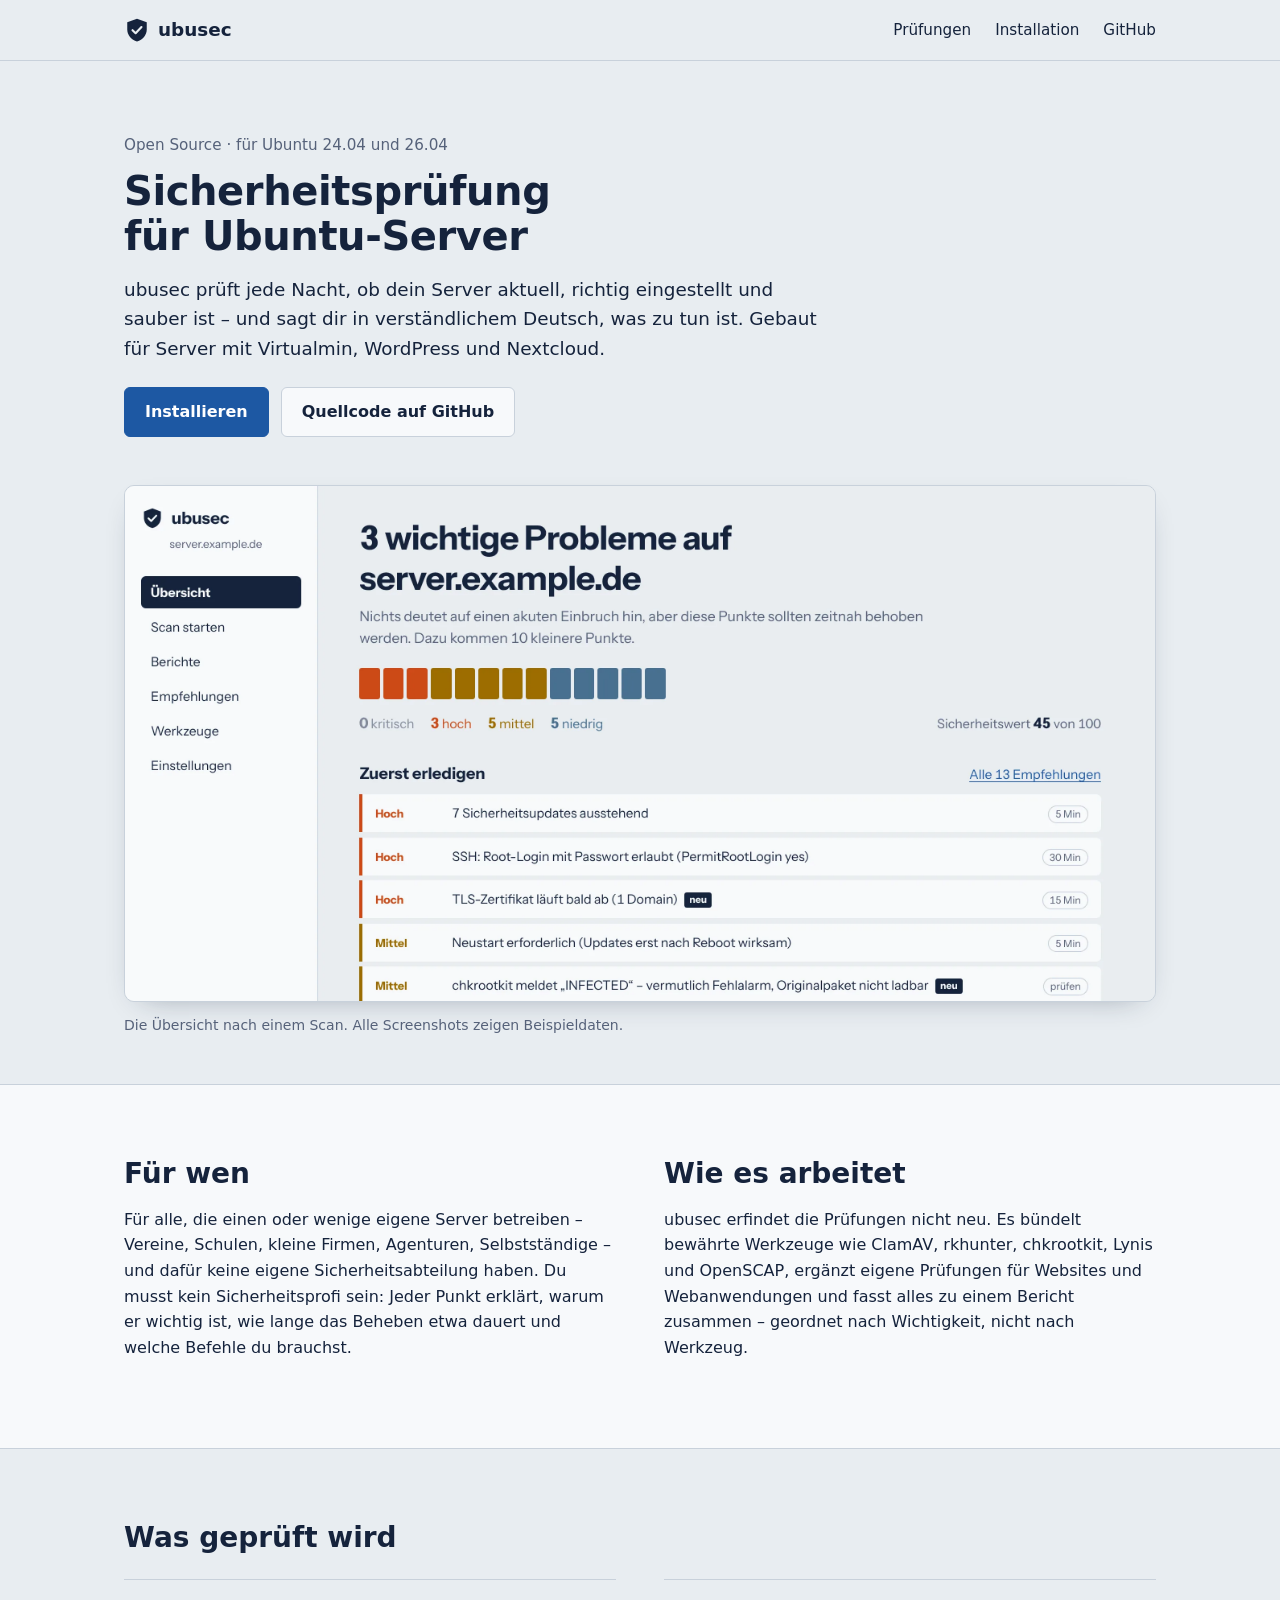
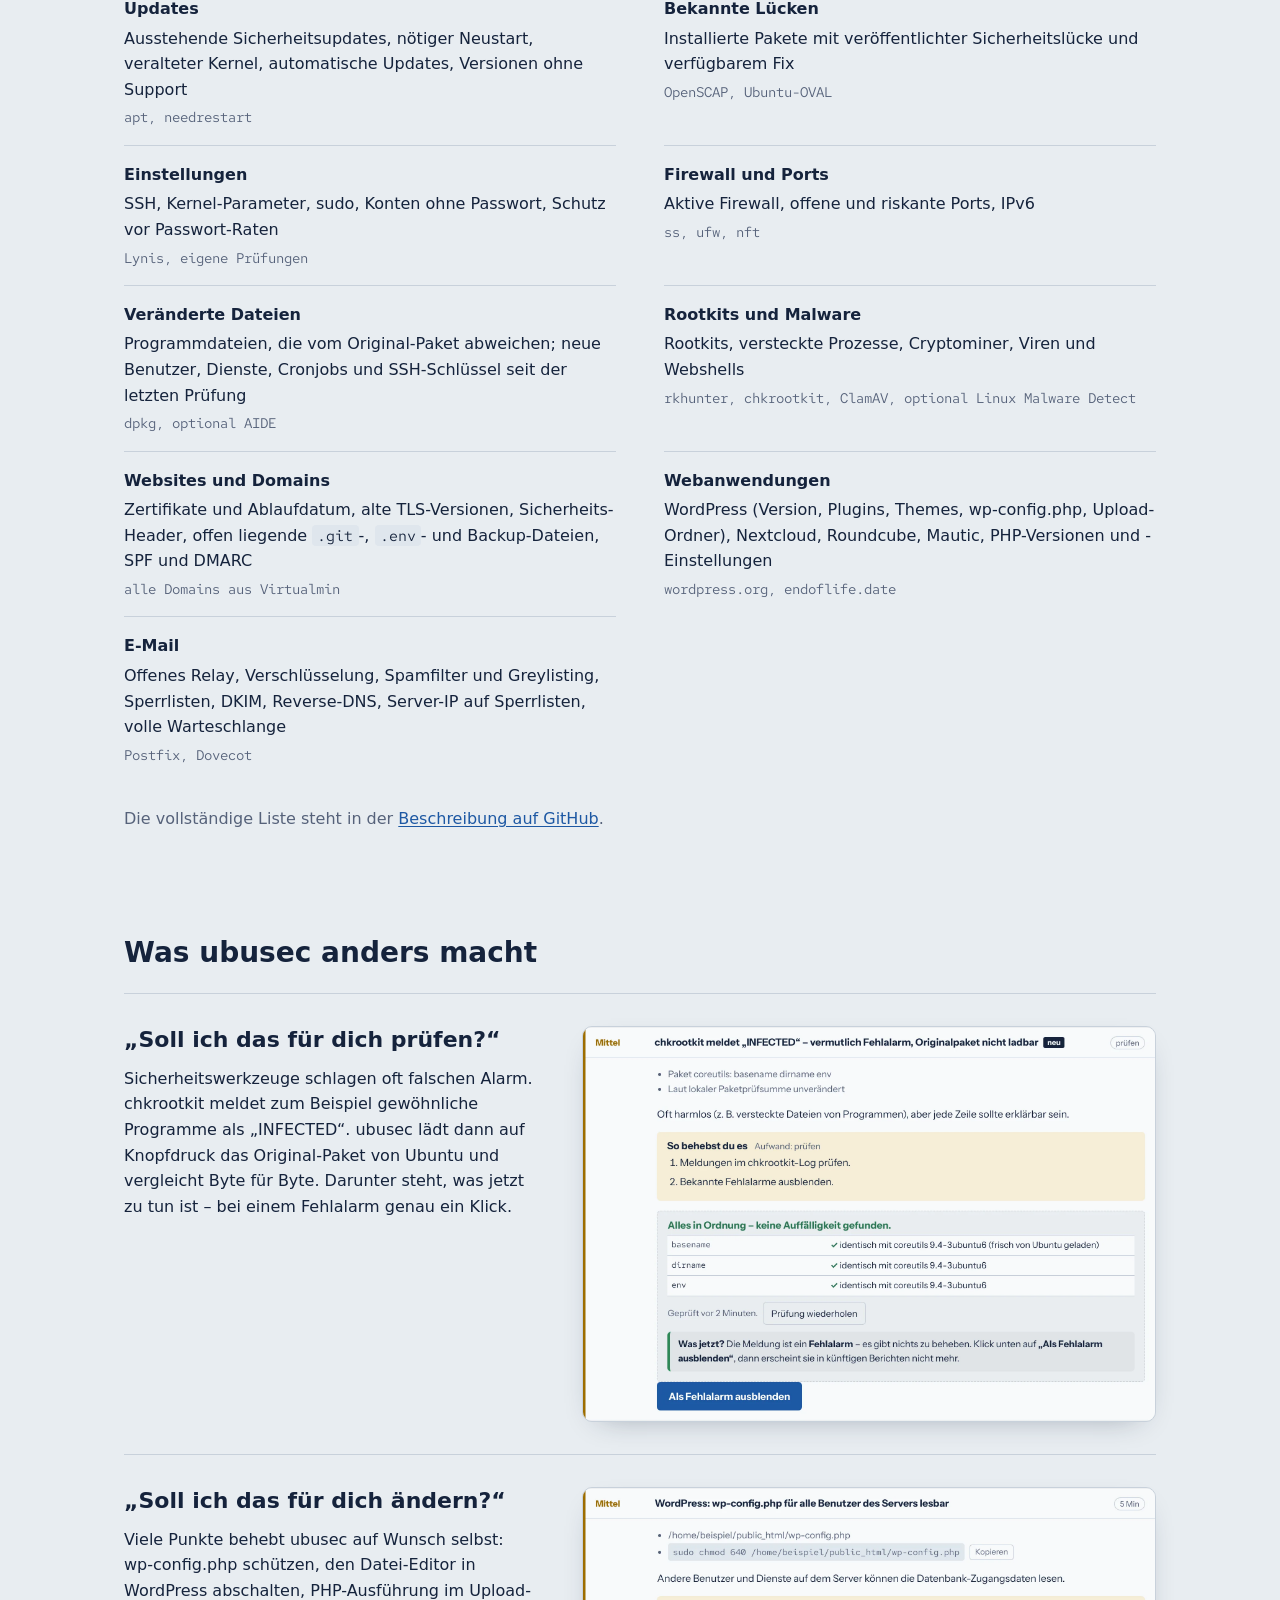
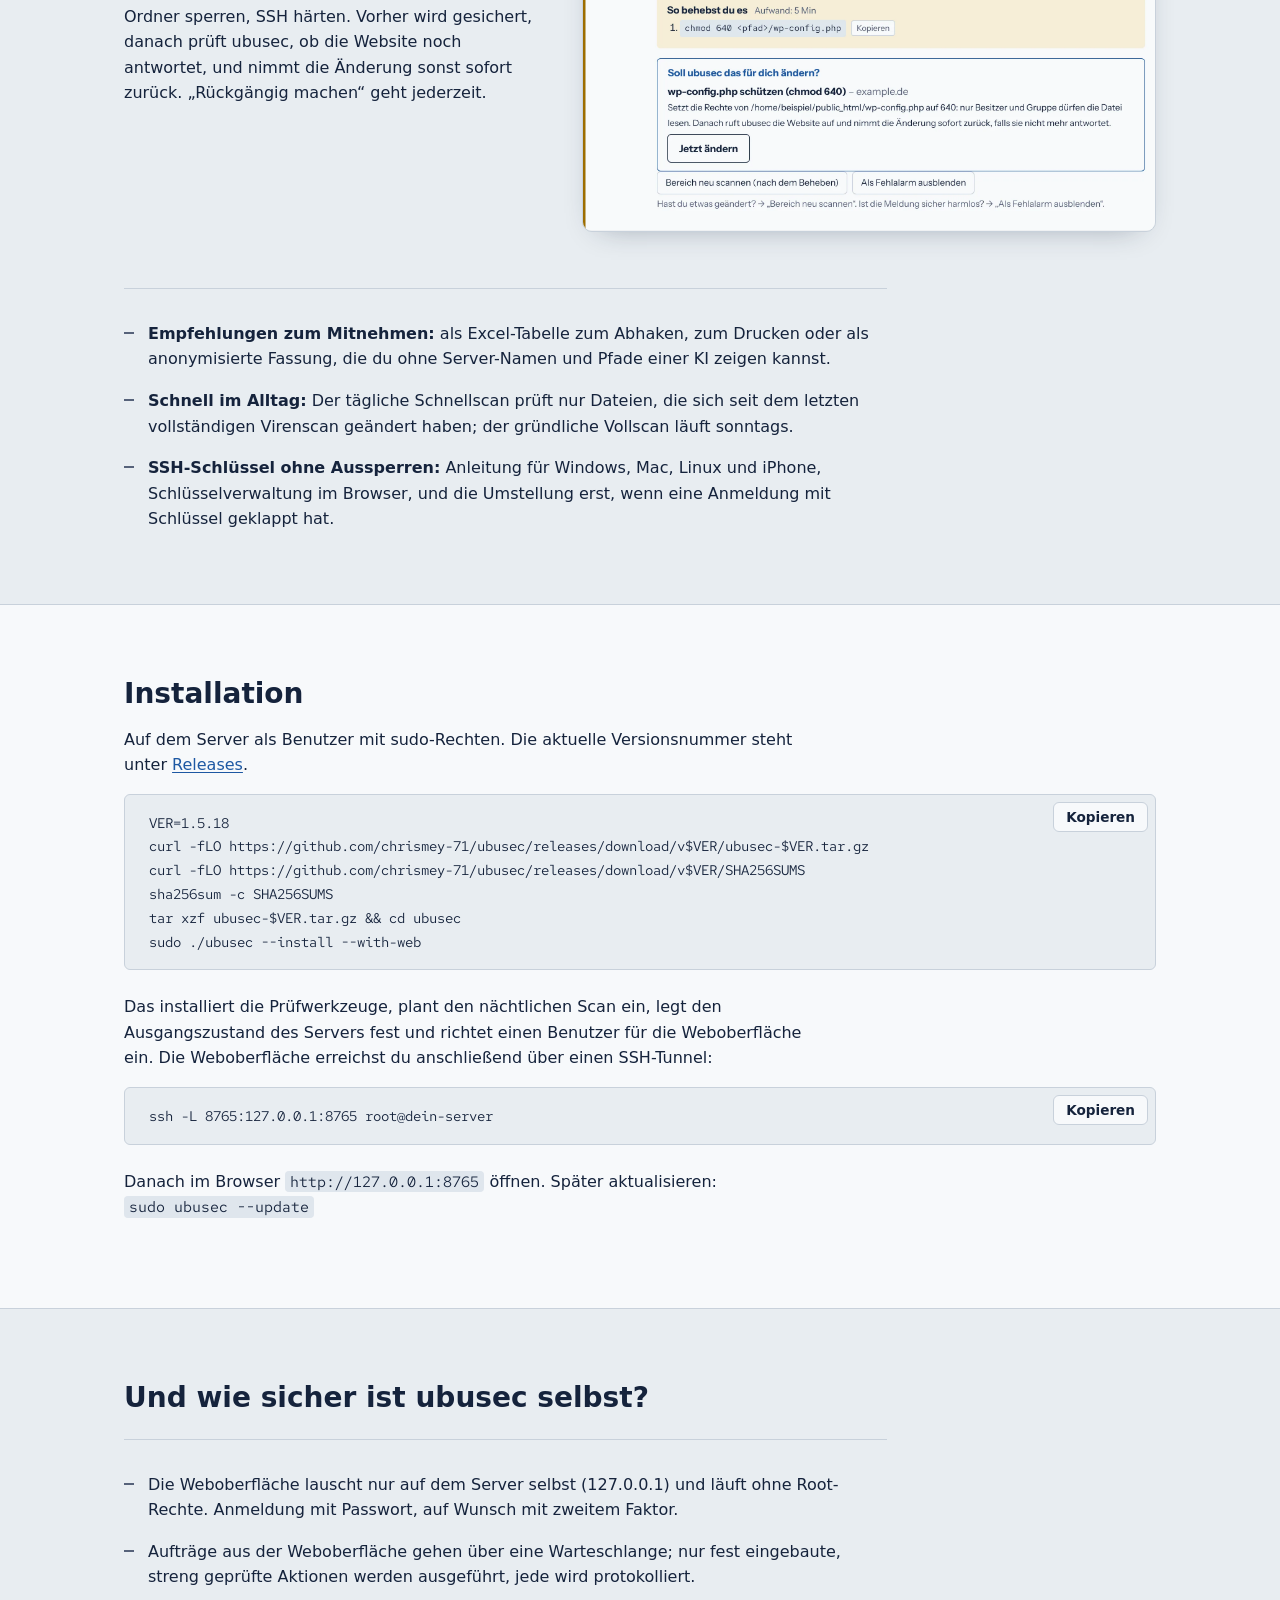
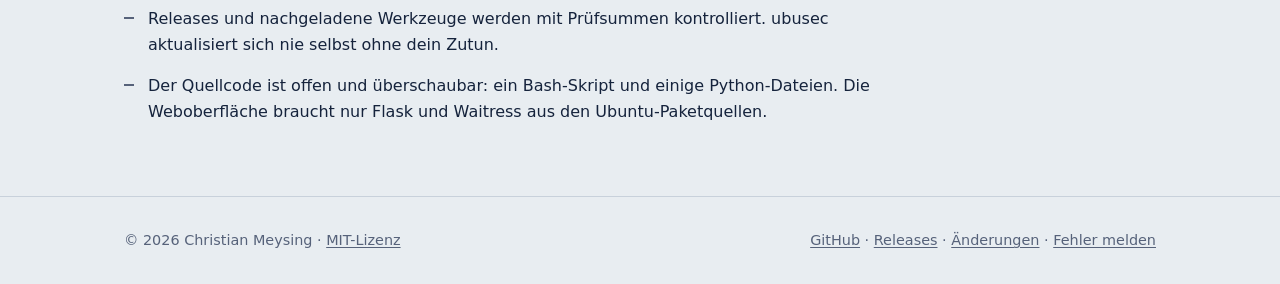
==== docs/index.html @ b2aeb105 "Version 1.5.18 Co-Authored-By: Claude Opus 5.5 <noreply@anthropic.com> Claude-Session: https://claud" ====
<!doctype html>
<html lang="de">
<head>
<meta charset="utf-8">
<meta name="viewport" content="width=device-width, initial-scale=1">
<title>ubusec – Sicherheitsscanner für Ubuntu-Server (Virtualmin, WordPress, Nextcloud)</title>
<meta name="description" content="ubusec prüft jede Nacht, ob dein Ubuntu-Server aktuell, richtig eingestellt und sauber ist – Updates, CVEs, SSH, Firewall, Rootkits, Malware, Websites und WordPress – und sagt dir auf Deutsch, was zu tun ist. Open Source (MIT).">
<link rel="canonical" href="https://chrismey-71.github.io/ubusec/">
<meta property="og:type" content="website">
<meta property="og:title" content="ubusec – Sicherheitsprüfung für Ubuntu-Server">
<meta property="og:description" content="Prüft jede Nacht Updates, SSH, Firewall, Rootkits, Malware und Websites – mit verständlichen Empfehlungen auf Deutsch. Open Source.">
<meta property="og:image" content="https://chrismey-71.github.io/ubusec/assets/img/uebersicht-light.webp">
<meta name="color-scheme" content="light dark">
<meta name="google-site-verification" content="YBQRpRcjBFuxK_fFpxAjEb0lXHjIh4YiTzNXHD8Yrtk">
<link rel="icon" href="favicon.svg" type="image/svg+xml">
<link rel="stylesheet" href="assets/site.css">
<script type="application/ld+json">
{"@context":"https://schema.org","@type":"SoftwareApplication","name":"ubusec","operatingSystem":"Ubuntu 24.04, Ubuntu 26.04",
 "applicationCategory":"SecurityApplication","license":"https://opensource.org/licenses/MIT","inLanguage":"de",
 "url":"https://chrismey-71.github.io/ubusec/","codeRepository":"https://github.com/chrismey-71/ubusec",
 "author":{"@type":"Person","name":"Christian Meysing"},"offers":{"@type":"Offer","price":"0","priceCurrency":"EUR"}}
</script>
</head>
<body>
<a class="skip" href="#inhalt">Zum Inhalt springen</a>

<header class="top">
  <div class="wrap top-in">
    <a class="brand" href="./" aria-label="ubusec – Startseite">
      <svg viewBox="0 0 32 32" width="26" height="26" aria-hidden="true"><path class="shield" d="M16 2 4 6.5v8.7c0 7.3 5 13.4 12 14.8 7-1.4 12-7.5 12-14.8V6.5L16 2z"/><path class="check" d="m10.5 16.2 3.8 3.8 7.2-7.6" fill="none" stroke-width="2.6" stroke-linecap="round" stroke-linejoin="round"/></svg>
      ubusec
    </a>
    <nav aria-label="Seitennavigation">
      <a href="#pruefungen">Prüfungen</a>
      <a href="#installation">Installation</a>
      <a href="https://github.com/chrismey-71/ubusec">GitHub</a>
    </nav>
  </div>
</header>

<main id="inhalt">
  <section class="hero wrap">
    <p class="kicker">Open Source · für Ubuntu 24.04 und 26.04</p>
    <h1>Sicherheitsprüfung für Ubuntu-Server</h1>
    <p class="lede">ubusec prüft jede Nacht, ob dein Server aktuell, richtig eingestellt und sauber ist –
      und sagt dir in verständlichem Deutsch, was zu tun ist. Gebaut für Server mit Virtualmin,
      WordPress und Nextcloud.</p>
    <p class="cta">
      <a class="btn btn-primary" href="#installation">Installieren</a>
      <a class="btn" href="https://github.com/chrismey-71/ubusec">Quellcode auf GitHub</a>
    </p>
    <figure class="shot shot-hero">
      <picture>
        <source srcset="assets/img/uebersicht-dark.webp" media="(prefers-color-scheme: dark)">
        <img src="assets/img/uebersicht-light.webp" width="1280" height="640"
             alt="Übersicht der Weboberfläche: drei wichtige Probleme auf server.example.de, darunter ausstehende Sicherheitsupdates und ein bald ablaufendes Zertifikat, mit Aufwand je Punkt.">
      </picture>
      <figcaption>Die Übersicht nach einem Scan. Alle Screenshots zeigen Beispieldaten.</figcaption>
    </figure>
  </section>

  <section class="band">
    <div class="wrap two">
      <div>
        <h2>Für wen</h2>
        <p>Für alle, die einen oder wenige eigene Server betreiben – Vereine, Schulen, kleine Firmen,
          Agenturen, Selbstständige – und dafür keine eigene Sicherheitsabteilung haben.
          Du musst kein Sicherheitsprofi sein: Jeder Punkt erklärt, warum er wichtig ist,
          wie lange das Beheben etwa dauert und welche Befehle du brauchst.</p>
      </div>
      <div>
        <h2>Wie es arbeitet</h2>
        <p>ubusec erfindet die Prüfungen nicht neu. Es bündelt bewährte Werkzeuge wie ClamAV, rkhunter,
          chkrootkit, Lynis und OpenSCAP, ergänzt eigene Prüfungen für Websites und Webanwendungen
          und fasst alles zu einem Bericht zusammen – geordnet nach Wichtigkeit, nicht nach Werkzeug.</p>
      </div>
    </div>
  </section>

  <section id="pruefungen" class="wrap section">
    <h2>Was geprüft wird</h2>
    <dl class="checks">
      <div><dt>Updates</dt><dd>Ausstehende Sicherheitsupdates, nötiger Neustart, veralteter Kernel, automatische Updates, Versionen ohne Support <span class="tools">apt, needrestart</span></dd></div>
      <div><dt>Bekannte Lücken</dt><dd>Installierte Pakete mit veröffentlichter Sicherheitslücke und verfügbarem Fix <span class="tools">OpenSCAP, Ubuntu-OVAL</span></dd></div>
      <div><dt>Einstellungen</dt><dd>SSH, Kernel-Parameter, sudo, Konten ohne Passwort, Schutz vor Passwort-Raten <span class="tools">Lynis, eigene Prüfungen</span></dd></div>
      <div><dt>Firewall und Ports</dt><dd>Aktive Firewall, offene und riskante Ports, IPv6 <span class="tools">ss, ufw, nft</span></dd></div>
      <div><dt>Veränderte Dateien</dt><dd>Programmdateien, die vom Original-Paket abweichen; neue Benutzer, Dienste, Cronjobs und SSH-Schlüssel seit der letzten Prüfung <span class="tools">dpkg, optional AIDE</span></dd></div>
      <div><dt>Rootkits und Malware</dt><dd>Rootkits, versteckte Prozesse, Cryptominer, Viren und Webshells <span class="tools">rkhunter, chkrootkit, ClamAV, optional Linux Malware Detect</span></dd></div>
      <div><dt>Websites und Domains</dt><dd>Zertifikate und Ablaufdatum, alte TLS-Versionen, Sicherheits-Header, offen liegende <code>.git</code>-, <code>.env</code>- und Backup-Dateien, SPF und DMARC <span class="tools">alle Domains aus Virtualmin</span></dd></div>
      <div><dt>Webanwendungen</dt><dd>WordPress (Version, Plugins, Themes, wp-config.php, Upload-Ordner), Nextcloud, Roundcube, Mautic, PHP-Versionen und -Einstellungen <span class="tools">wordpress.org, endoflife.date</span></dd></div>
      <div><dt>E-Mail</dt><dd>Offenes Relay, Verschlüsselung, Spamfilter und Greylisting, Sperrlisten, DKIM, Reverse-DNS, Server-IP auf Sperrlisten, volle Warteschlange <span class="tools">Postfix, Dovecot</span></dd></div>
    </dl>
    <p class="more">Die vollständige Liste steht in der <a href="https://github.com/chrismey-71/ubusec#readme">Beschreibung auf GitHub</a>.</p>
  </section>

  <section class="wrap section">
    <h2>Was ubusec anders macht</h2>

    <div class="feature">
      <div class="feature-text">
        <h3>„Soll ich das für dich prüfen?“</h3>
        <p>Sicherheitswerkzeuge schlagen oft falschen Alarm. chkrootkit meldet zum Beispiel
          gewöhnliche Programme als „INFECTED“. ubusec lädt dann auf Knopfdruck das Original-Paket
          von Ubuntu und vergleicht Byte für Byte. Darunter steht, was jetzt zu tun ist –
          bei einem Fehlalarm genau ein Klick.</p>
      </div>
      <figure class="shot">
        <picture>
          <source srcset="assets/img/pruefen-dark.webp" media="(prefers-color-scheme: dark)">
          <img src="assets/img/pruefen-light.webp" width="922" height="635" loading="lazy"
               alt="Ein chkrootkit-Befund mit Prüfergebnis: basename, dirname und env sind identisch mit dem Ubuntu-Paket. Darunter die Empfehlung, die Meldung als Fehlalarm auszublenden.">
        </picture>
      </figure>
    </div>

    <div class="feature">
      <div class="feature-text">
        <h3>„Soll ich das für dich ändern?“</h3>
        <p>Viele Punkte behebt ubusec auf Wunsch selbst: wp-config.php schützen, den Datei-Editor
          in WordPress abschalten, PHP-Ausführung im Upload-Ordner sperren, SSH härten.
          Vorher wird gesichert, danach prüft ubusec, ob die Website noch antwortet,
          und nimmt die Änderung sonst sofort zurück. „Rückgängig machen“ geht jederzeit.</p>
      </div>
      <figure class="shot">
        <picture>
          <source srcset="assets/img/aendern-dark.webp" media="(prefers-color-scheme: dark)">
          <img src="assets/img/aendern-light.webp" width="922" height="552" loading="lazy"
               alt="Ein WordPress-Befund mit dem Angebot „Soll ubusec das für dich ändern?“ und dem Knopf „Jetzt ändern“.">
        </picture>
      </figure>
    </div>

    <ul class="plain-list">
      <li><b>Empfehlungen zum Mitnehmen:</b> als Excel-Tabelle zum Abhaken, zum Drucken oder als
        anonymisierte Fassung, die du ohne Server-Namen und Pfade einer KI zeigen kannst.</li>
      <li><b>Schnell im Alltag:</b> Der tägliche Schnellscan prüft nur Dateien, die sich seit dem
        letzten vollständigen Virenscan geändert haben; der gründliche Vollscan läuft sonntags.</li>
      <li><b>SSH-Schlüssel ohne Aussperren:</b> Anleitung für Windows, Mac, Linux und iPhone,
        Schlüsselverwaltung im Browser, und die Umstellung erst, wenn eine Anmeldung mit Schlüssel geklappt hat.</li>
    </ul>
  </section>

  <section id="installation" class="band">
    <div class="wrap section">
      <h2>Installation</h2>
      <p>Auf dem Server als Benutzer mit sudo-Rechten. Die aktuelle Versionsnummer steht unter
        <a href="https://github.com/chrismey-71/ubusec/releases">Releases</a>.</p>
      <div class="code">
        <button type="button" class="copy" data-target="install">Kopieren</button>
<pre id="install"><code>VER=1.5.18
curl -fLO https://github.com/chrismey-71/ubusec/releases/download/v$VER/ubusec-$VER.tar.gz
curl -fLO https://github.com/chrismey-71/ubusec/releases/download/v$VER/SHA256SUMS
sha256sum -c SHA256SUMS
tar xzf ubusec-$VER.tar.gz &amp;&amp; cd ubusec
sudo ./ubusec --install --with-web</code></pre>
      </div>
      <p>Das installiert die Prüfwerkzeuge, plant den nächtlichen Scan ein, legt den Ausgangszustand
        des Servers fest und richtet einen Benutzer für die Weboberfläche ein. Die Weboberfläche
        erreichst du anschließend über einen SSH-Tunnel:</p>
      <div class="code">
        <button type="button" class="copy" data-target="tunnel">Kopieren</button>
<pre id="tunnel"><code>ssh -L 8765:127.0.0.1:8765 root@dein-server</code></pre>
      </div>
      <p>Danach im Browser <code>http://127.0.0.1:8765</code> öffnen. Später aktualisieren:
        <code>sudo ubusec --update</code></p>
    </div>
  </section>

  <section class="wrap section">
    <h2>Und wie sicher ist ubusec selbst?</h2>
    <ul class="plain-list">
      <li>Die Weboberfläche lauscht nur auf dem Server selbst (127.0.0.1) und läuft ohne Root-Rechte.
        Anmeldung mit Passwort, auf Wunsch mit zweitem Faktor.</li>
      <li>Aufträge aus der Weboberfläche gehen über eine Warteschlange; nur fest eingebaute,
        streng geprüfte Aktionen werden ausgeführt, jede wird protokolliert.</li>
      <li>Releases und nachgeladene Werkzeuge werden mit Prüfsummen kontrolliert.
        ubusec aktualisiert sich nie selbst ohne dein Zutun.</li>
      <li>Der Quellcode ist offen und überschaubar: ein Bash-Skript und einige Python-Dateien.
        Die Weboberfläche braucht nur Flask und Waitress aus den Ubuntu-Paketquellen.</li>
    </ul>
  </section>
</main>

<footer class="foot">
  <div class="wrap foot-in">
    <p>© 2026 Christian Meysing · <a href="https://github.com/chrismey-71/ubusec/blob/main/LICENSE">MIT-Lizenz</a></p>
    <p><a href="https://github.com/chrismey-71/ubusec">GitHub</a> ·
      <a href="https://github.com/chrismey-71/ubusec/releases">Releases</a> ·
      <a href="https://github.com/chrismey-71/ubusec/blob/main/CHANGELOG.md">Änderungen</a> ·
      <a href="https://github.com/chrismey-71/ubusec/issues">Fehler melden</a></p>
  </div>
</footer>

<script>
document.querySelectorAll(".copy").forEach(function (b) {
  b.addEventListener("click", function () {
    var t = document.getElementById(b.dataset.target).innerText;
    var done = function () { b.textContent = "Kopiert"; setTimeout(function () { b.textContent = "Kopieren"; }, 1600); };
    if (navigator.clipboard) navigator.clipboard.writeText(t).then(done, function () {});
  });
});
</script>
</body>
</html>
---- docs/assets/site.css ----
/* ubusec – Projektseite. Gestaltung: siehe docs/DESIGN.md (Prüfprotokoll). */
@font-face { font-family: "Instrument Sans"; src: url("fonts/InstrumentSans-Regular.ttf") format("truetype"); font-weight: 400; font-display: swap; }
@font-face { font-family: "Instrument Sans"; src: url("fonts/InstrumentSans-Bold.ttf") format("truetype"); font-weight: 700; font-display: swap; }
@font-face { font-family: "Red Hat Mono"; src: url("fonts/RedHatMono-Regular.ttf") format("truetype"); font-weight: 400; font-display: swap; }

:root {
  --paper: #e8edf1; --surface: #f7f9fb; --ink: #15233c; --muted: #56627a; --line: #c8d1db;
  --action: #1d58a3; --action-ink: #ffffff; --code-bg: #dfe6ed; --focus: #1d58a3;
  --sans: "Instrument Sans", "Segoe UI", system-ui, sans-serif;
  --mono: "Red Hat Mono", ui-monospace, "DejaVu Sans Mono", monospace;
  --s1: 4px; --s2: 8px; --s3: 12px; --s4: 16px; --s5: 24px; --s6: 32px; --s7: 48px; --s8: 72px;
  --wrap: 1080px; --r: 6px; --r2: 10px;
  color-scheme: light;
}
@media (prefers-color-scheme: dark) {
  :root {
    --paper: #0e1520; --surface: #151e2b; --ink: #e2e8f0; --muted: #94a1b5; --line: #283548;
    --action: #6fa2e6; --action-ink: #0e1520; --code-bg: #1f2a3a; --focus: #8fb8f0;
    color-scheme: dark;
  }
}

*, *::before, *::after { box-sizing: border-box; }
html { -webkit-text-size-adjust: 100%; scroll-padding-top: 72px; }
body { margin: 0; background: var(--paper); color: var(--ink); font: 400 1rem/1.6 var(--sans); }
img { max-width: 100%; height: auto; display: block; }
a { color: var(--action); text-underline-offset: 2px; }
a:hover { text-decoration-thickness: 2px; }
:focus-visible { outline: 3px solid var(--focus); outline-offset: 2px; border-radius: 3px; }
code { font-family: var(--mono); font-size: .92em; background: var(--code-bg); padding: .08em .35em; border-radius: 4px; }

.wrap { max-width: var(--wrap); margin: 0 auto; padding: 0 var(--s5); }
.skip { position: absolute; left: -999px; top: var(--s2); background: var(--surface); padding: var(--s2) var(--s3); z-index: 10; }
.skip:focus { left: var(--s2); }

/* Kopf */
.top { position: sticky; top: 0; z-index: 5; background: var(--paper); border-bottom: 1px solid var(--line); }
.top-in { display: flex; align-items: center; justify-content: space-between; height: 60px; }
.brand { display: inline-flex; align-items: center; gap: var(--s2); font-weight: 700; font-size: 1.15rem; color: var(--ink); text-decoration: none; }
.brand .shield { fill: var(--ink); } .brand .check { stroke: var(--paper); }
.top nav { display: flex; gap: var(--s5); }
.top nav a { color: var(--ink); text-decoration: none; font-size: .95rem; }
.top nav a:hover { color: var(--action); }

/* Einstieg */
.hero { padding-top: var(--s8); padding-bottom: var(--s7); }
.kicker { margin: 0 0 var(--s3); color: var(--muted); font-size: .95rem; }
h1 { font-size: 2.5rem; line-height: 1.12; margin: 0 0 var(--s4); letter-spacing: -.01em; max-width: 18ch; }
h2 { font-size: 1.75rem; line-height: 1.2; margin: 0 0 var(--s4); }
h3 { font-size: 1.375rem; line-height: 1.25; margin: 0 0 var(--s3); }
p { margin: 0 0 var(--s4); max-width: 68ch; }
.lede { font-size: 1.15rem; color: var(--ink); max-width: 60ch; }
.cta { display: flex; flex-wrap: wrap; gap: var(--s3); margin: var(--s5) 0 var(--s7); }

.btn { display: inline-block; padding: 11px 20px; border-radius: var(--r); border: 1px solid var(--line);
  background: var(--surface); color: var(--ink); text-decoration: none; font-weight: 700; font-size: 1rem; }
.btn:hover { border-color: var(--ink); text-decoration: none; }
.btn-primary { background: var(--action); border-color: var(--action); color: var(--action-ink); }
.btn-primary:hover { filter: brightness(1.08); border-color: var(--action); }

.shot { margin: 0; }
.shot img { border: 1px solid var(--line); border-radius: var(--r2); box-shadow: 0 10px 30px -18px rgba(21, 35, 60, .45); background: var(--surface); }
.shot figcaption { margin-top: var(--s3); color: var(--muted); font-size: .875rem; }

/* Abschnitte */
.section { padding-top: var(--s8); padding-bottom: var(--s8); }
.band { background: var(--surface); border-top: 1px solid var(--line); border-bottom: 1px solid var(--line); }
.band > .two { padding-top: var(--s8); padding-bottom: var(--s8); }
.two { display: grid; grid-template-columns: 1fr 1fr; gap: var(--s7); }

.checks { margin: var(--s5) 0 0; display: grid; grid-template-columns: 1fr 1fr; column-gap: var(--s7); }
.checks > div { padding: var(--s4) 0; border-top: 1px solid var(--line); }
.checks dt { font-weight: 700; margin-bottom: var(--s1); }
.checks dd { margin: 0; }
.tools { display: block; margin-top: var(--s1); color: var(--muted); font-size: .875rem; font-family: var(--mono); }
.more { margin-top: var(--s5); color: var(--muted); }

.feature { display: grid; grid-template-columns: 5fr 7fr; gap: var(--s7); align-items: start; padding: var(--s6) 0; border-top: 1px solid var(--line); }
.feature:first-of-type { margin-top: var(--s5); }
.plain-list { margin: var(--s5) 0 0; padding: var(--s6) 0 0; border-top: 1px solid var(--line); list-style: none; display: grid; gap: var(--s4); max-width: 75ch; }
.plain-list li { padding-left: var(--s5); position: relative; }
.plain-list li::before { content: ""; position: absolute; left: 0; top: .7em; width: 10px; height: 2px; background: var(--muted); }

.code { position: relative; margin: 0 0 var(--s5); }
.code pre { margin: 0; padding: var(--s4) var(--s5); padding-right: 104px; overflow-x: auto; background: var(--paper);
  border: 1px solid var(--line); border-radius: var(--r); font: .9rem/1.65 var(--mono); }
.code pre code { background: none; padding: 0; font-size: inherit; }
.copy { position: absolute; top: var(--s2); right: var(--s2); font: 700 .85rem var(--sans); color: var(--ink);
  background: var(--surface); border: 1px solid var(--line); border-radius: var(--r); padding: 6px 12px; cursor: pointer; }
.copy:hover { border-color: var(--ink); }

/* Fuß */
.foot { border-top: 1px solid var(--line); padding: var(--s6) 0; color: var(--muted); font-size: .9rem; }
.foot-in { display: flex; flex-wrap: wrap; justify-content: space-between; gap: var(--s3); }
.foot p { margin: 0; }
.foot a { color: inherit; }

@media (max-width: 860px) {
  .two, .checks, .feature { grid-template-columns: 1fr; }
  .two { gap: var(--s6); }
  .feature { gap: var(--s5); }
}
@media (max-width: 560px) {
  .wrap { padding: 0 var(--s4); }
  h1 { font-size: 2rem; } h2 { font-size: 1.5rem; }
  .hero { padding-top: var(--s7); }
  .section, .band > .two { padding-top: var(--s7); padding-bottom: var(--s7); }
  .top nav { gap: var(--s4); } .top nav a[href="#pruefungen"] { display: none; }
  .code pre { padding-right: var(--s5); padding-top: 48px; }
}

/* Feinschliff */
:not(pre) > code { white-space: nowrap; }
.section + .section { padding-top: var(--s4); }
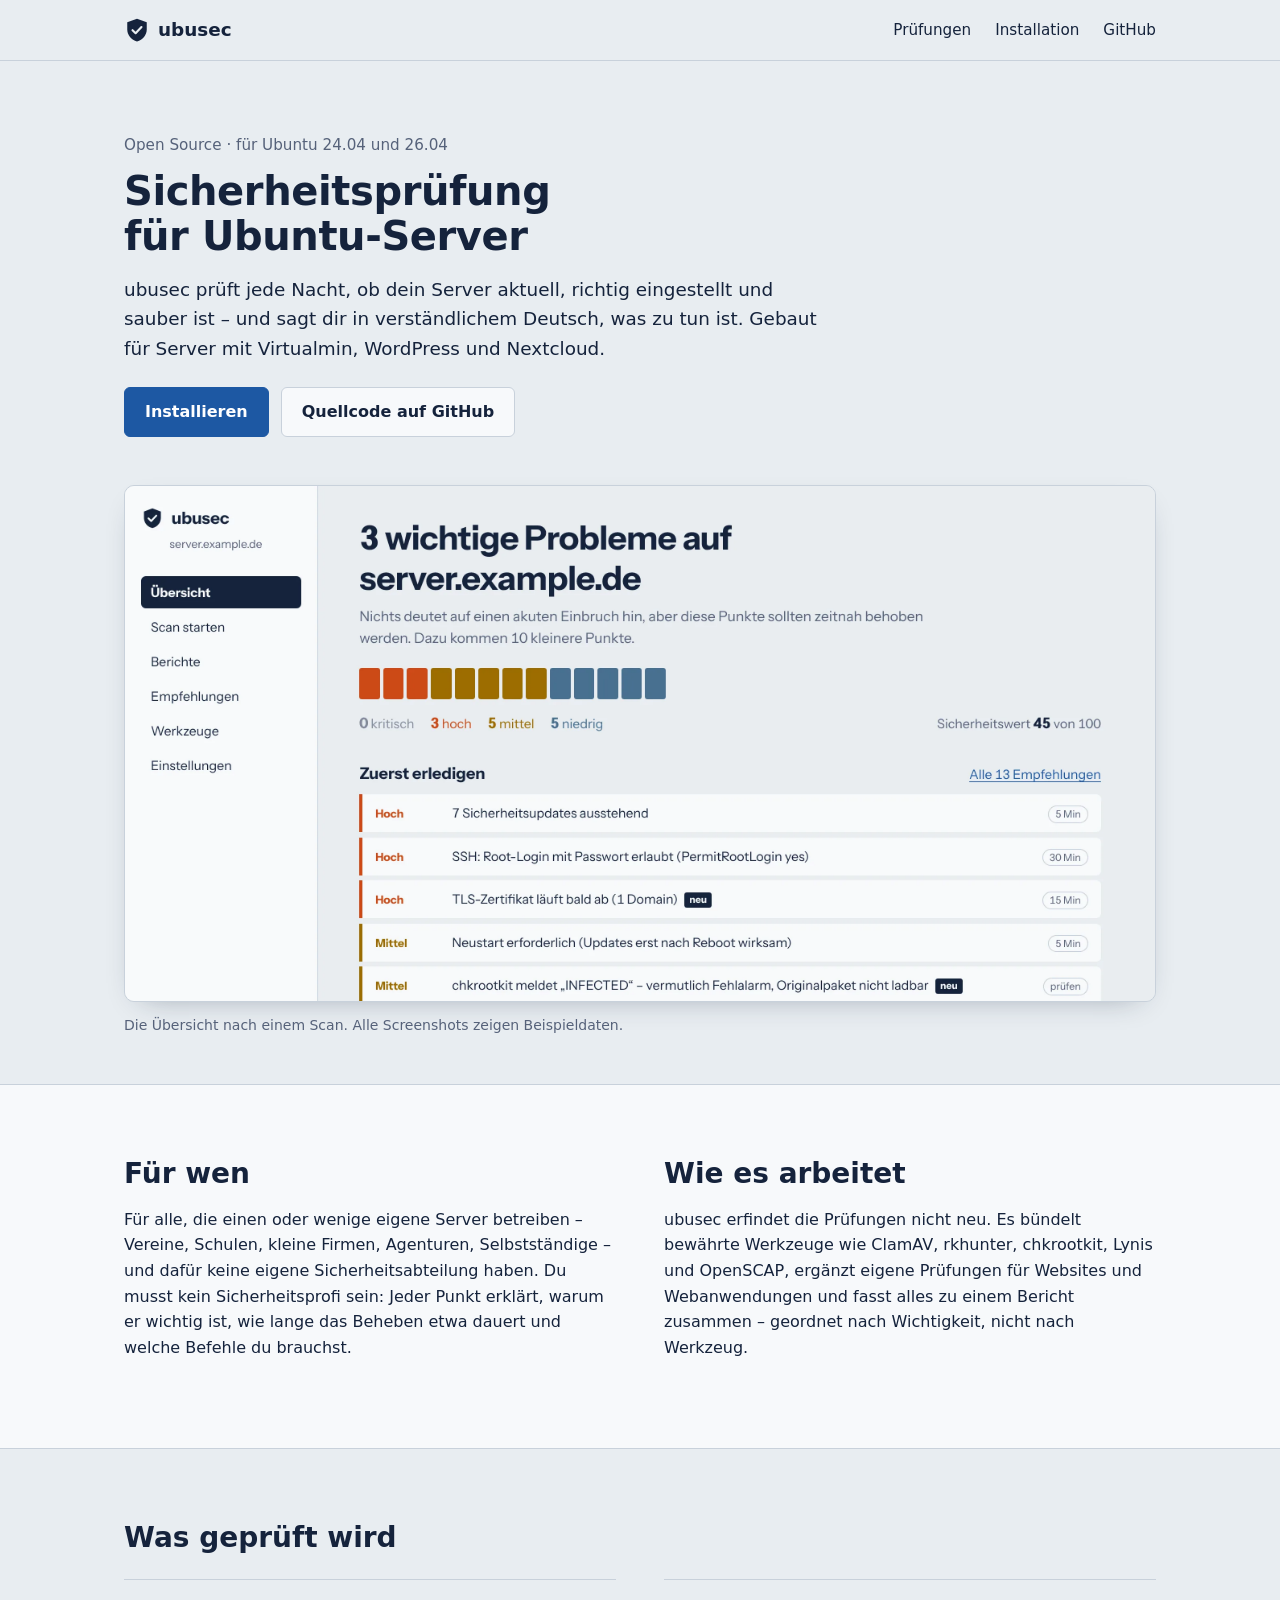
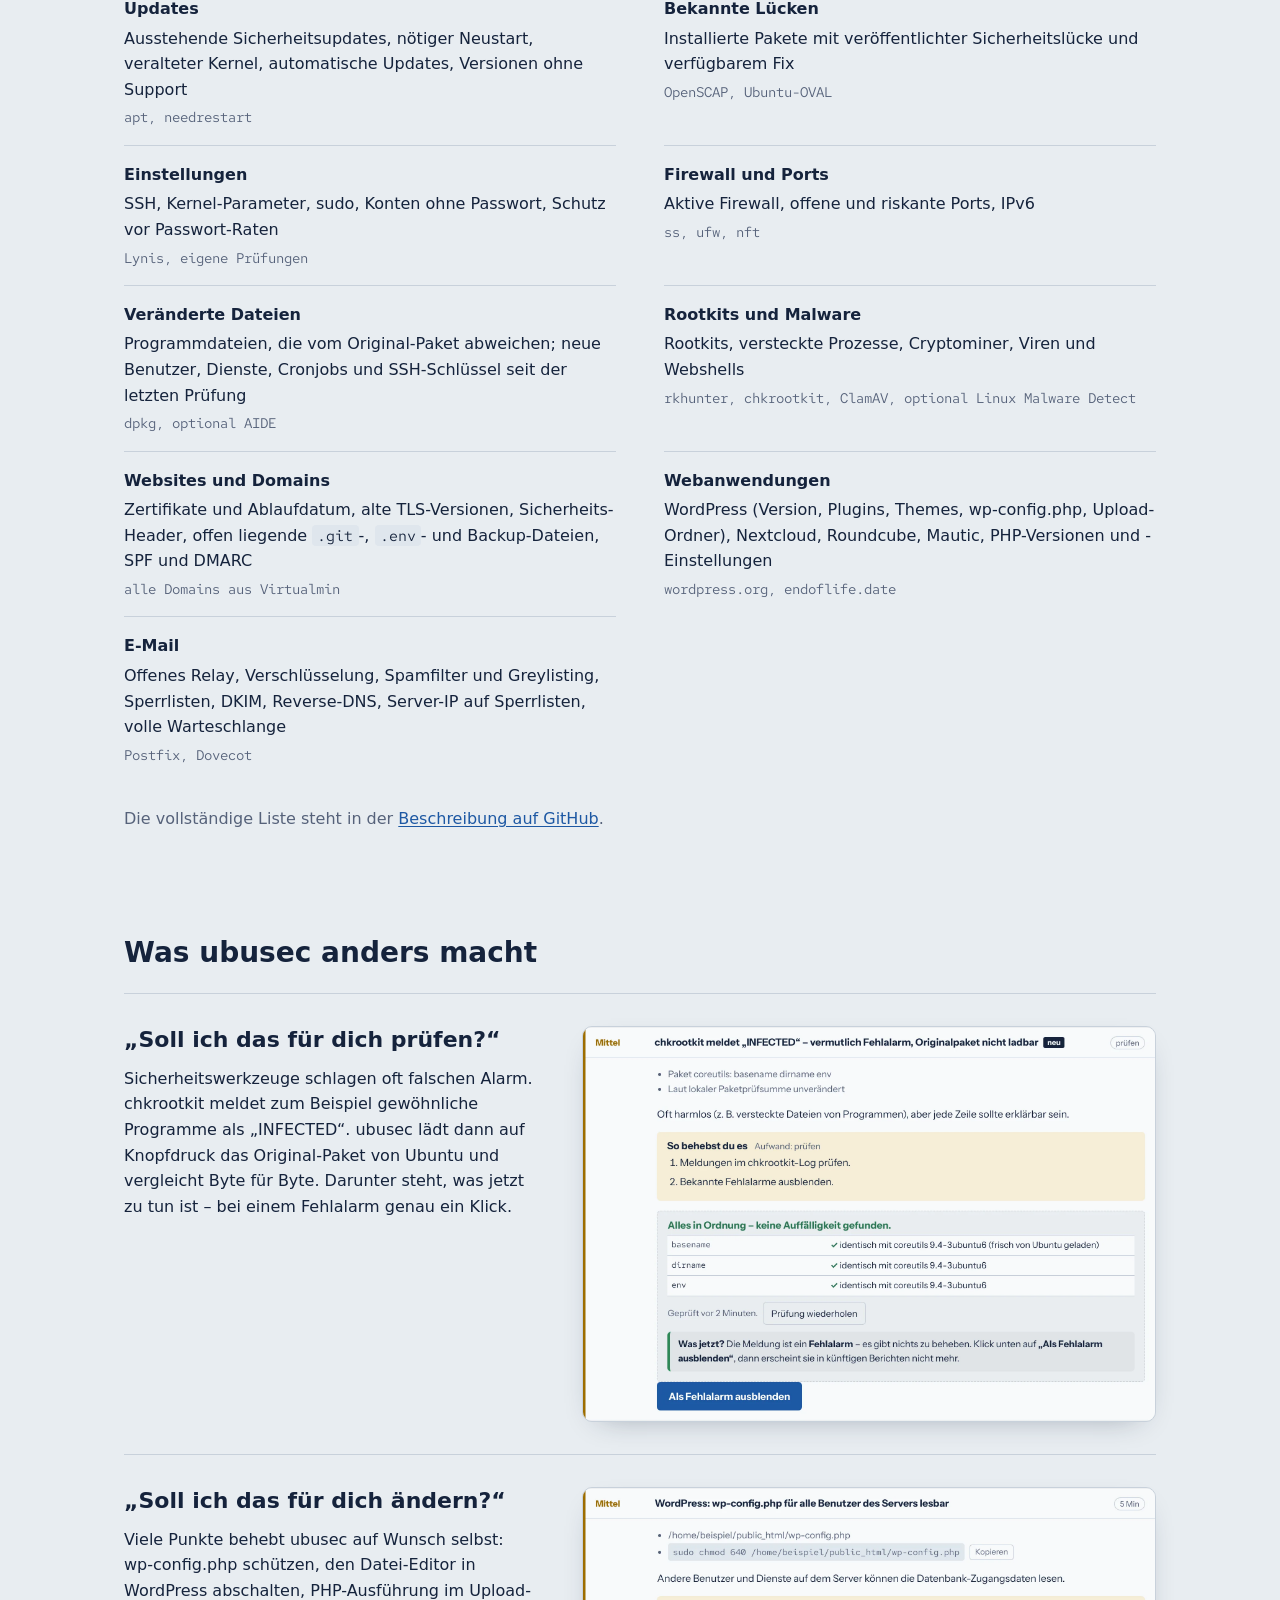
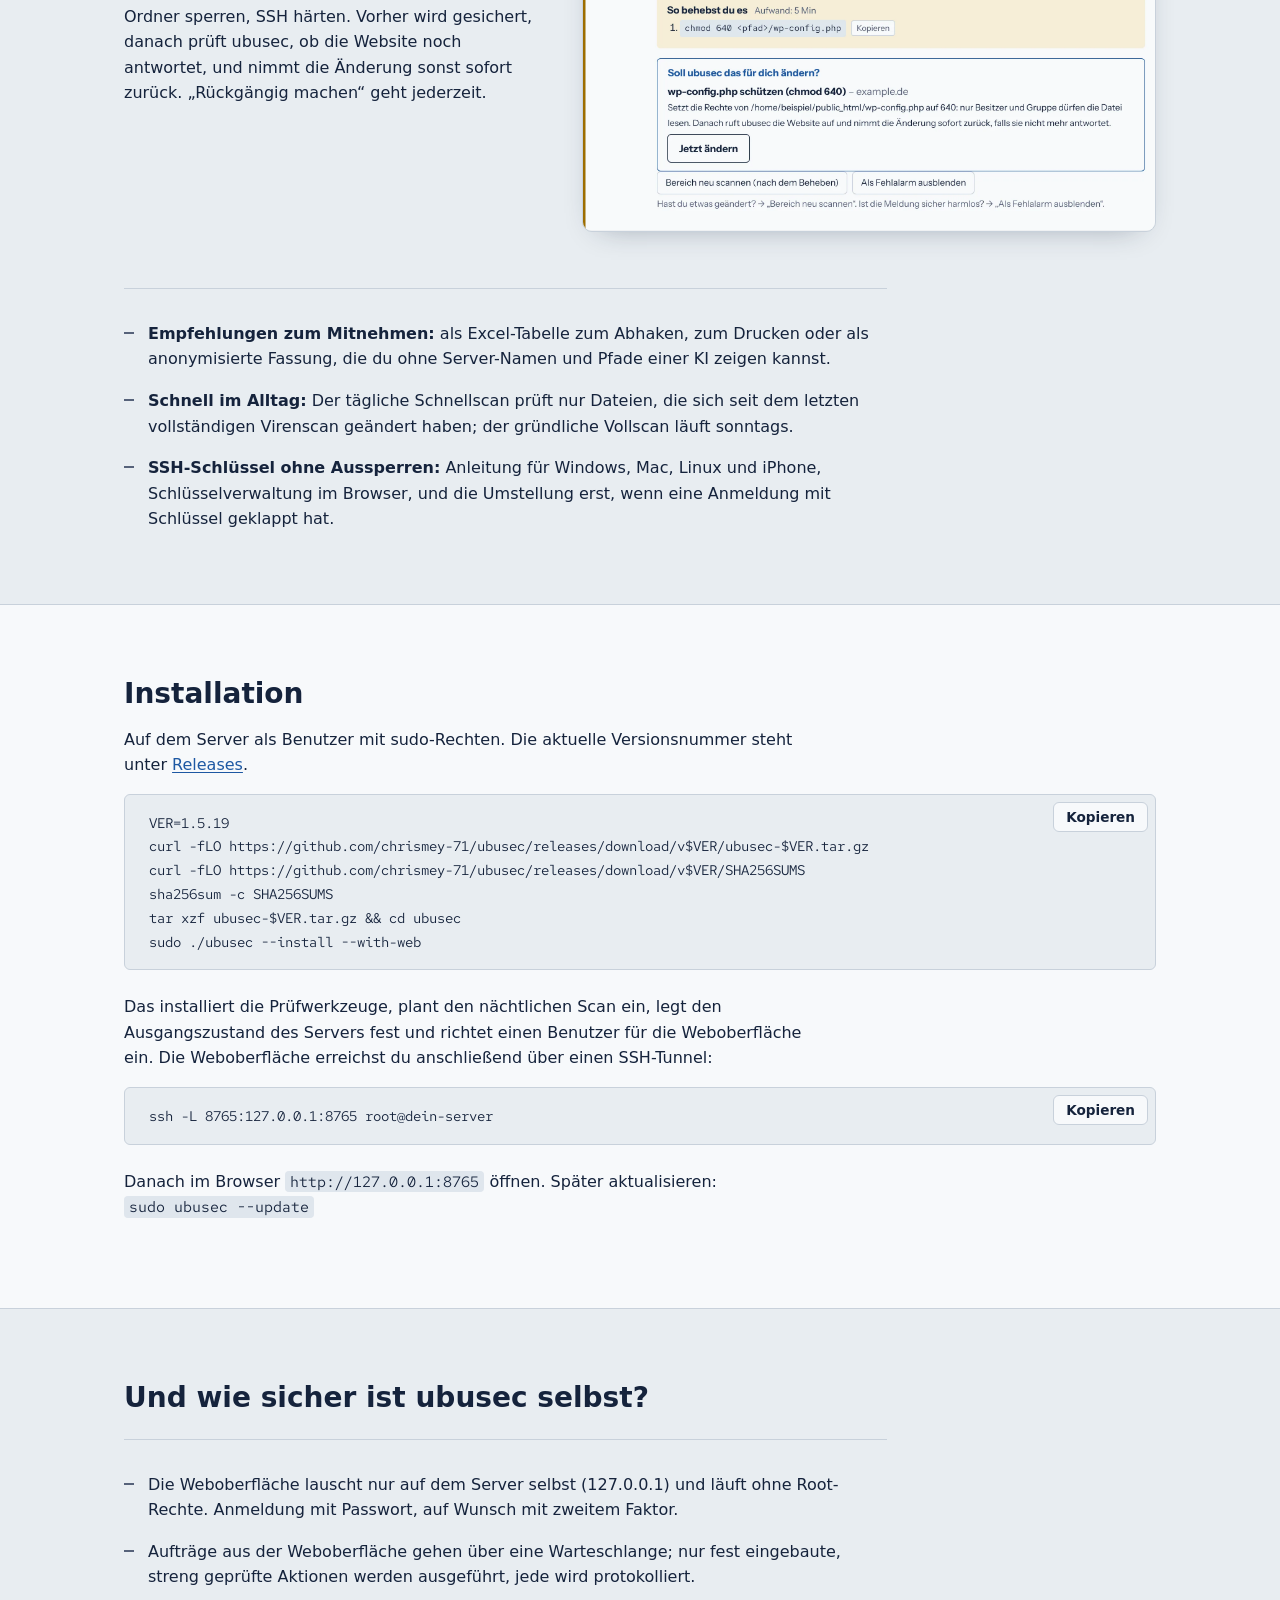
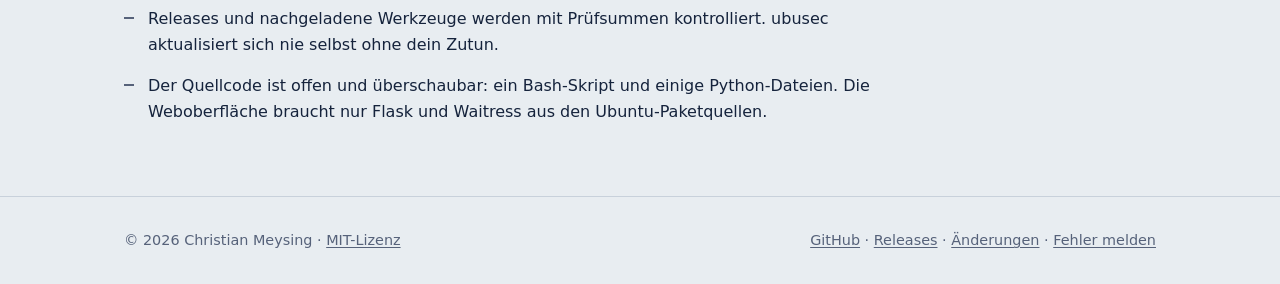
==== commit 0fe7d473: "E-Mail: selektives Greylisting erkennen Co-Authored-By: Claude Opus 5.5 <noreply@anthropic.com> Clau" ====
--- a/docs/index.html
+++ b/docs/index.html
@@ -147,7 +147,7 @@
         <a href="https://github.com/chrismey-71/ubusec/releases">Releases</a>.</p>
       <div class="code">
         <button type="button" class="copy" data-target="install">Kopieren</button>
-<pre id="install"><code>VER=1.5.18
+<pre id="install"><code>VER=1.5.19
 curl -fLO https://github.com/chrismey-71/ubusec/releases/download/v$VER/ubusec-$VER.tar.gz
 curl -fLO https://github.com/chrismey-71/ubusec/releases/download/v$VER/SHA256SUMS
 sha256sum -c SHA256SUMS
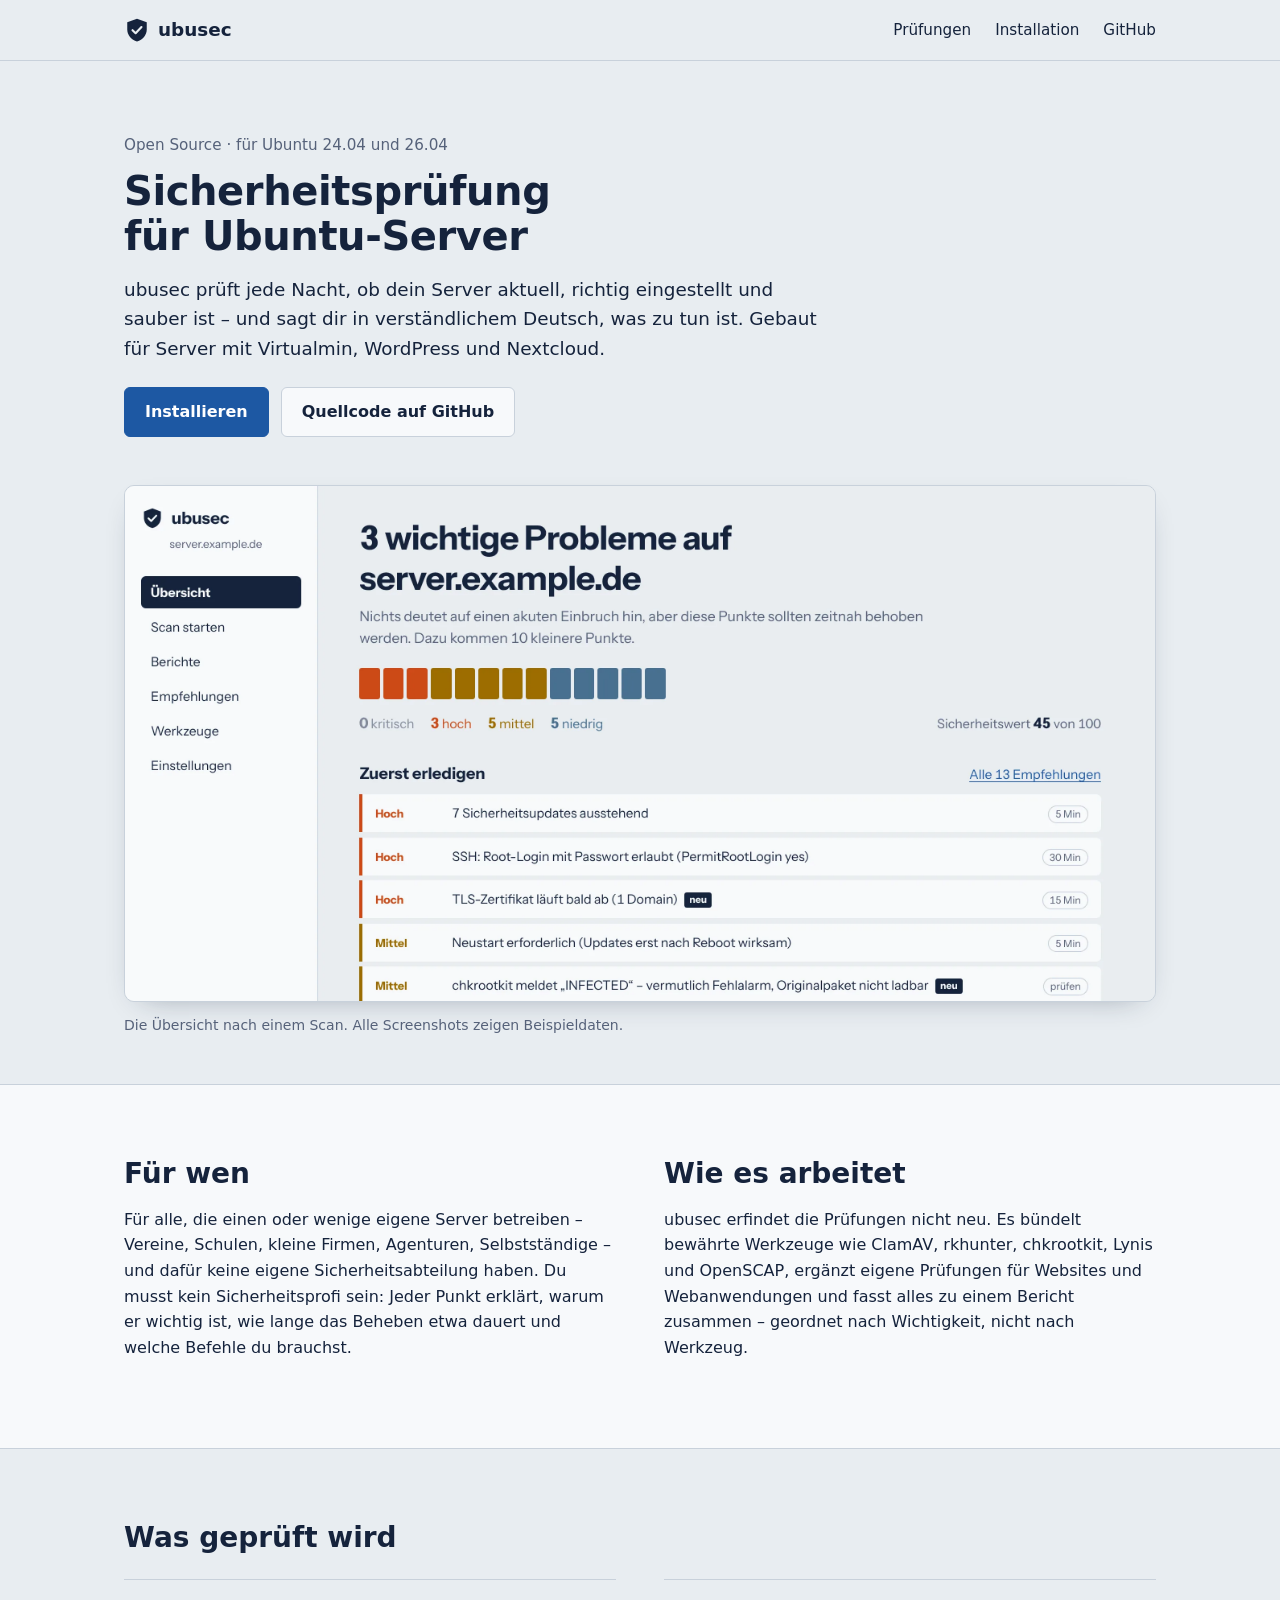
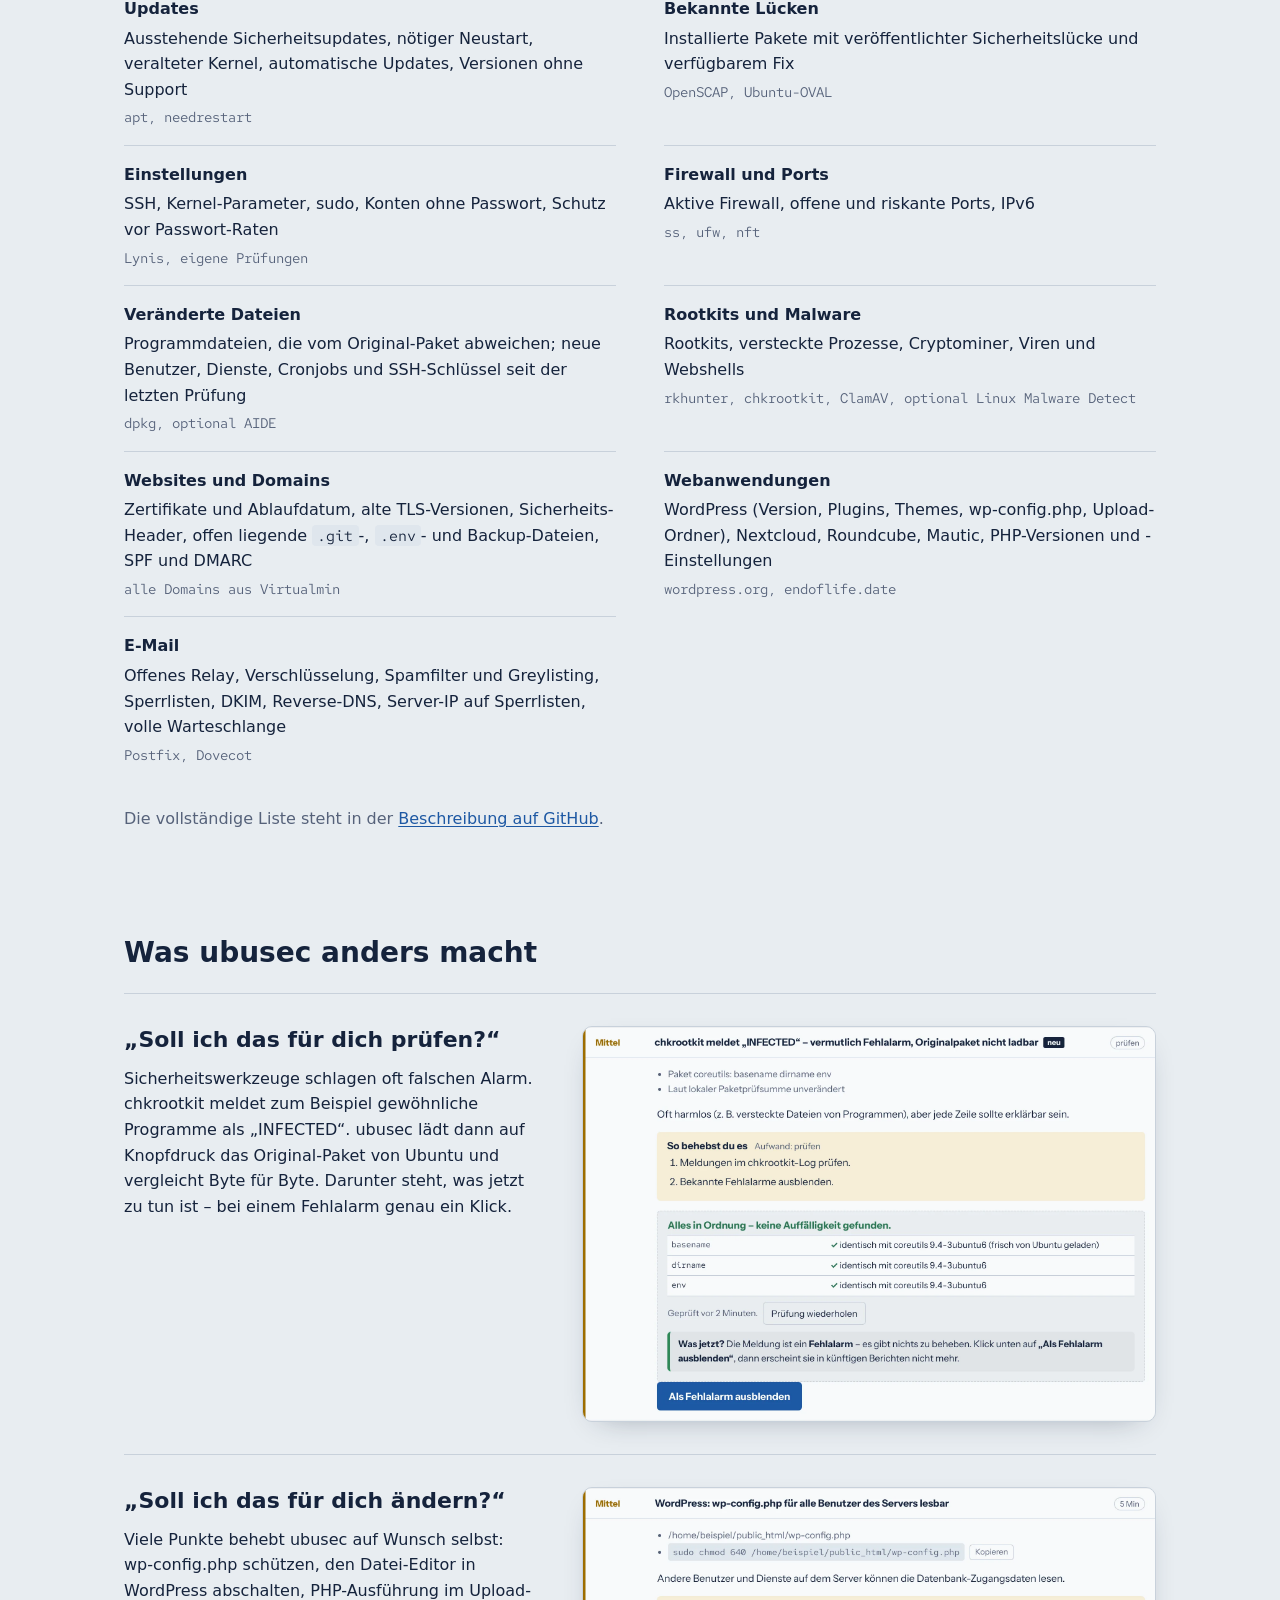
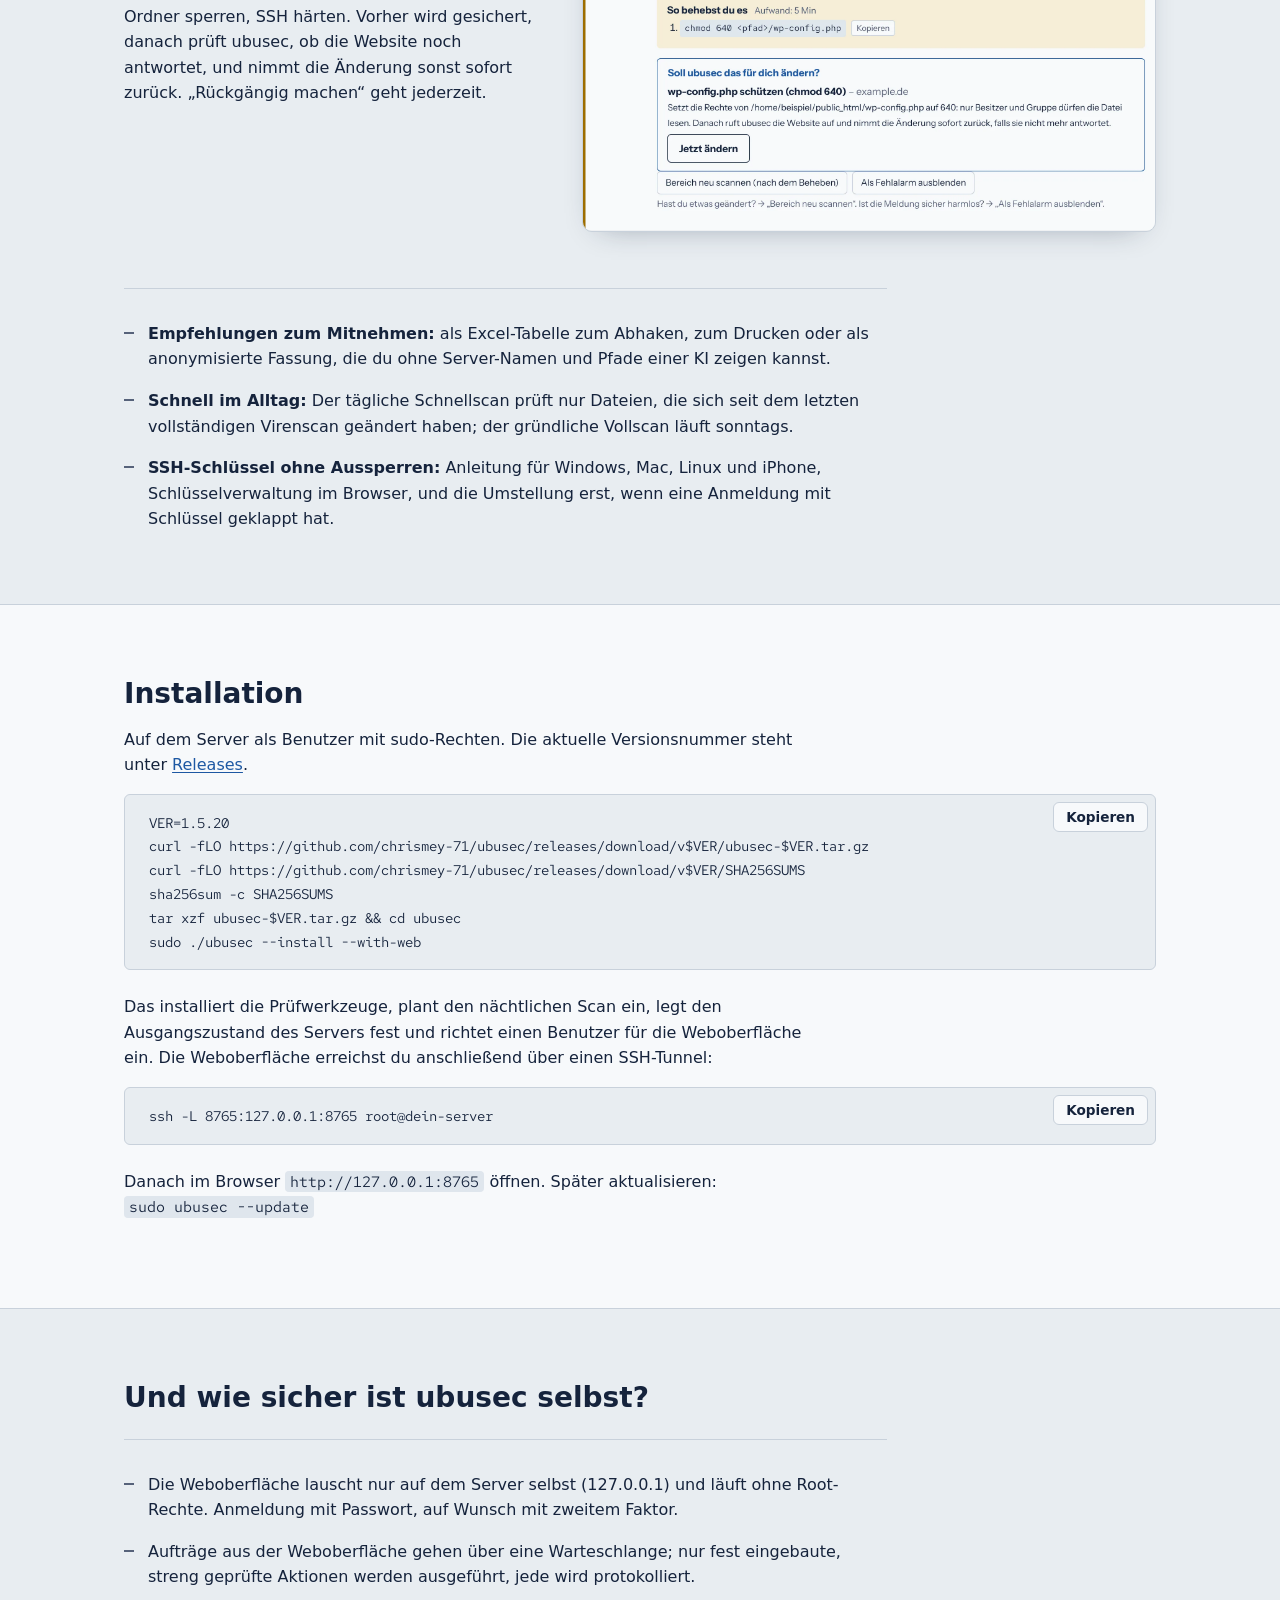
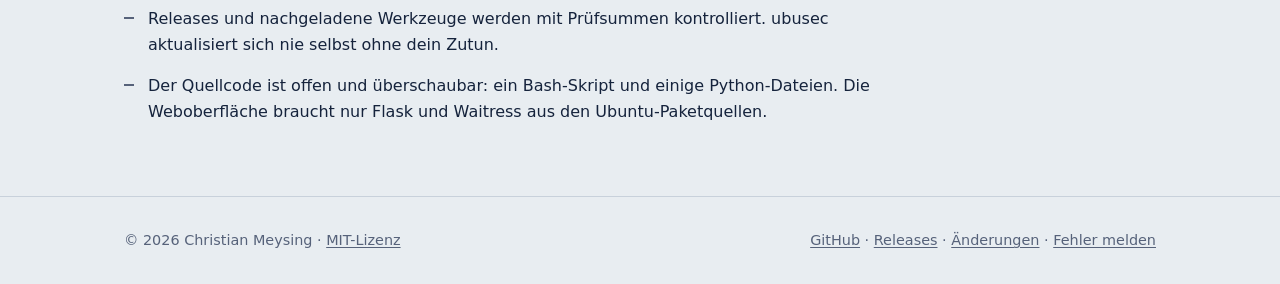
==== commit 5f73cc47: "chkwtmp erklären, DNS über öffentlichen Resolver, Anbieter-Hostnamen, HTTPS-Hinweis Co-Authored-By: " ====
--- a/docs/index.html
+++ b/docs/index.html
@@ -147,7 +147,7 @@
         <a href="https://github.com/chrismey-71/ubusec/releases">Releases</a>.</p>
       <div class="code">
         <button type="button" class="copy" data-target="install">Kopieren</button>
-<pre id="install"><code>VER=1.5.19
+<pre id="install"><code>VER=1.5.20
 curl -fLO https://github.com/chrismey-71/ubusec/releases/download/v$VER/ubusec-$VER.tar.gz
 curl -fLO https://github.com/chrismey-71/ubusec/releases/download/v$VER/SHA256SUMS
 sha256sum -c SHA256SUMS
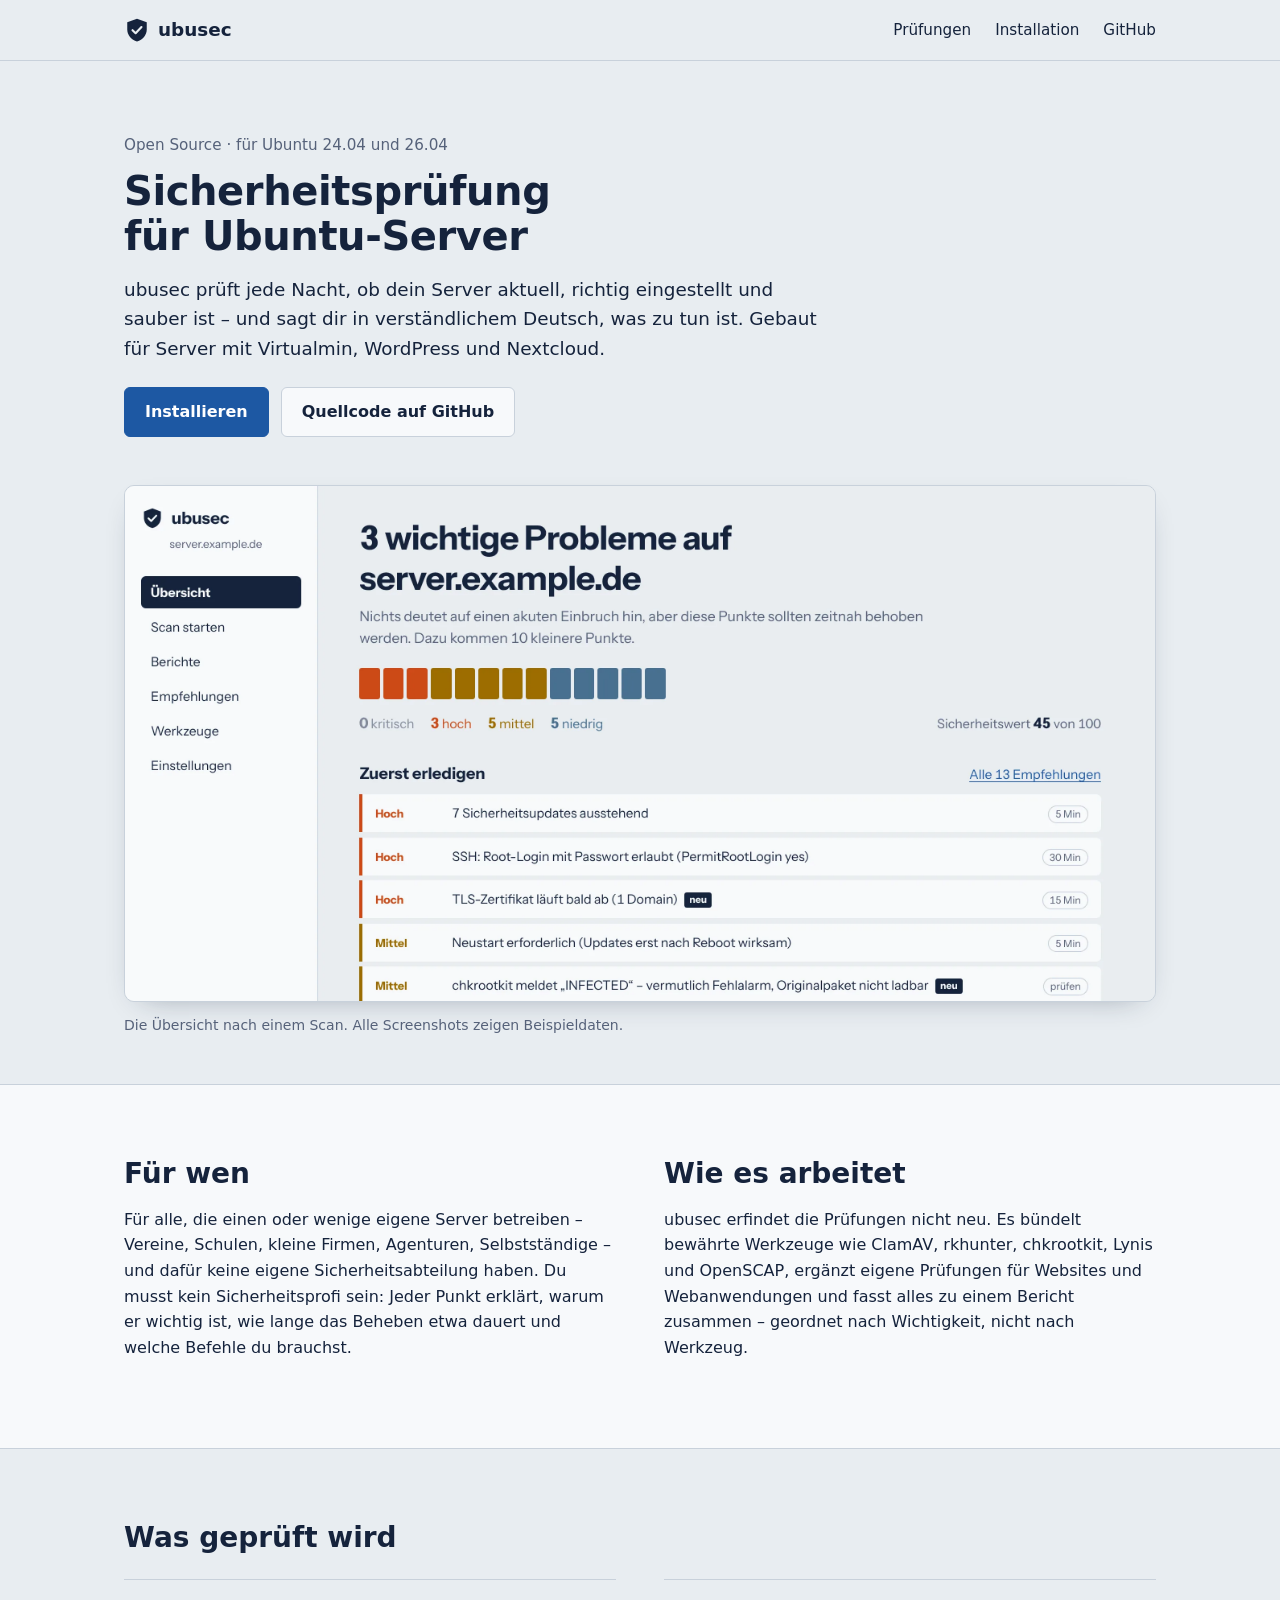
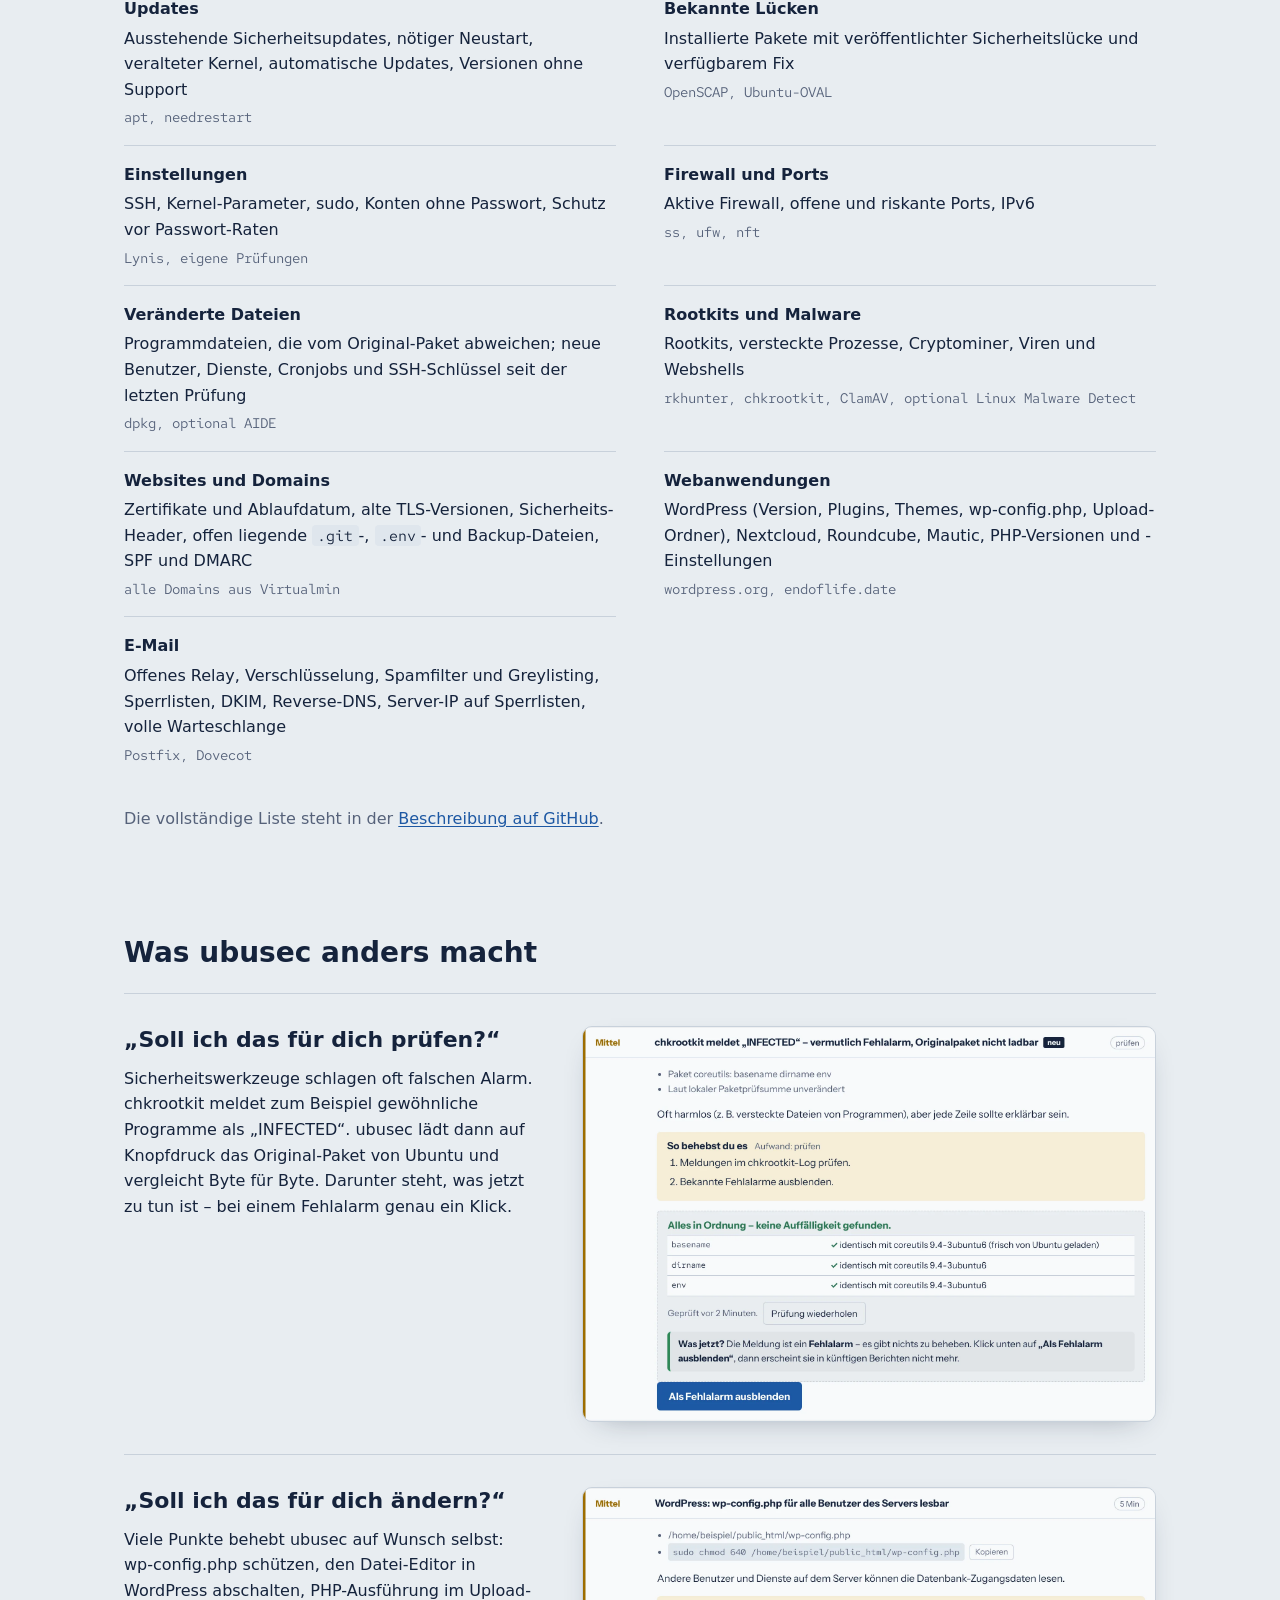
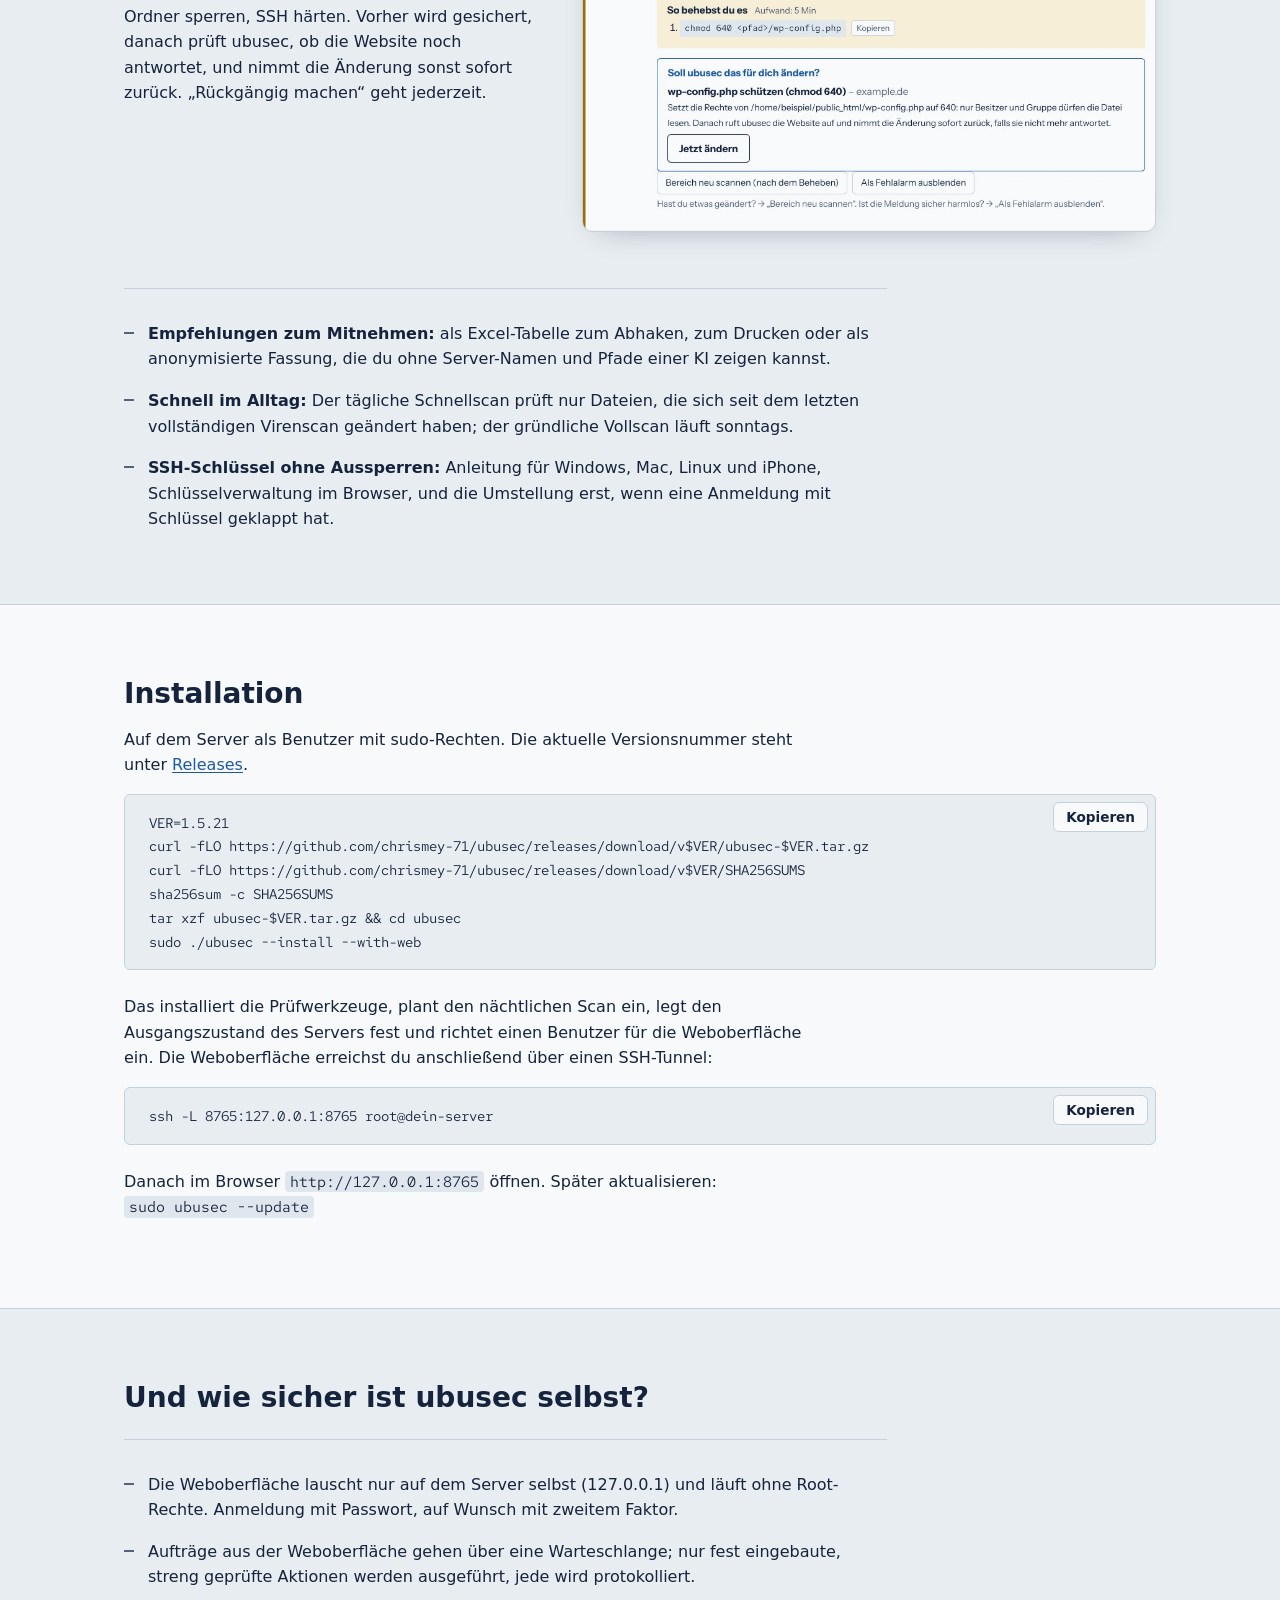
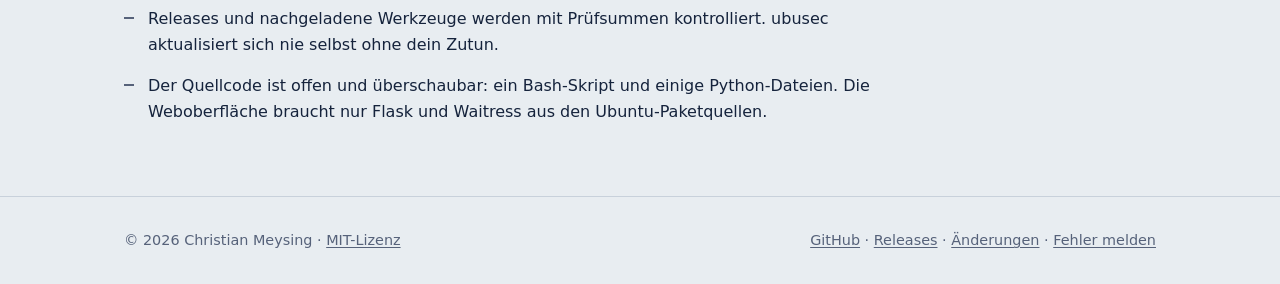
==== commit 61605969: "Version 1.5.21 Co-Authored-By: Claude Opus 5.5 <noreply@anthropic.com> Claude-Session: https://claud" ====
--- a/docs/index.html
+++ b/docs/index.html
@@ -147,7 +147,7 @@
         <a href="https://github.com/chrismey-71/ubusec/releases">Releases</a>.</p>
       <div class="code">
         <button type="button" class="copy" data-target="install">Kopieren</button>
-<pre id="install"><code>VER=1.5.20
+<pre id="install"><code>VER=1.5.21
 curl -fLO https://github.com/chrismey-71/ubusec/releases/download/v$VER/ubusec-$VER.tar.gz
 curl -fLO https://github.com/chrismey-71/ubusec/releases/download/v$VER/SHA256SUMS
 sha256sum -c SHA256SUMS
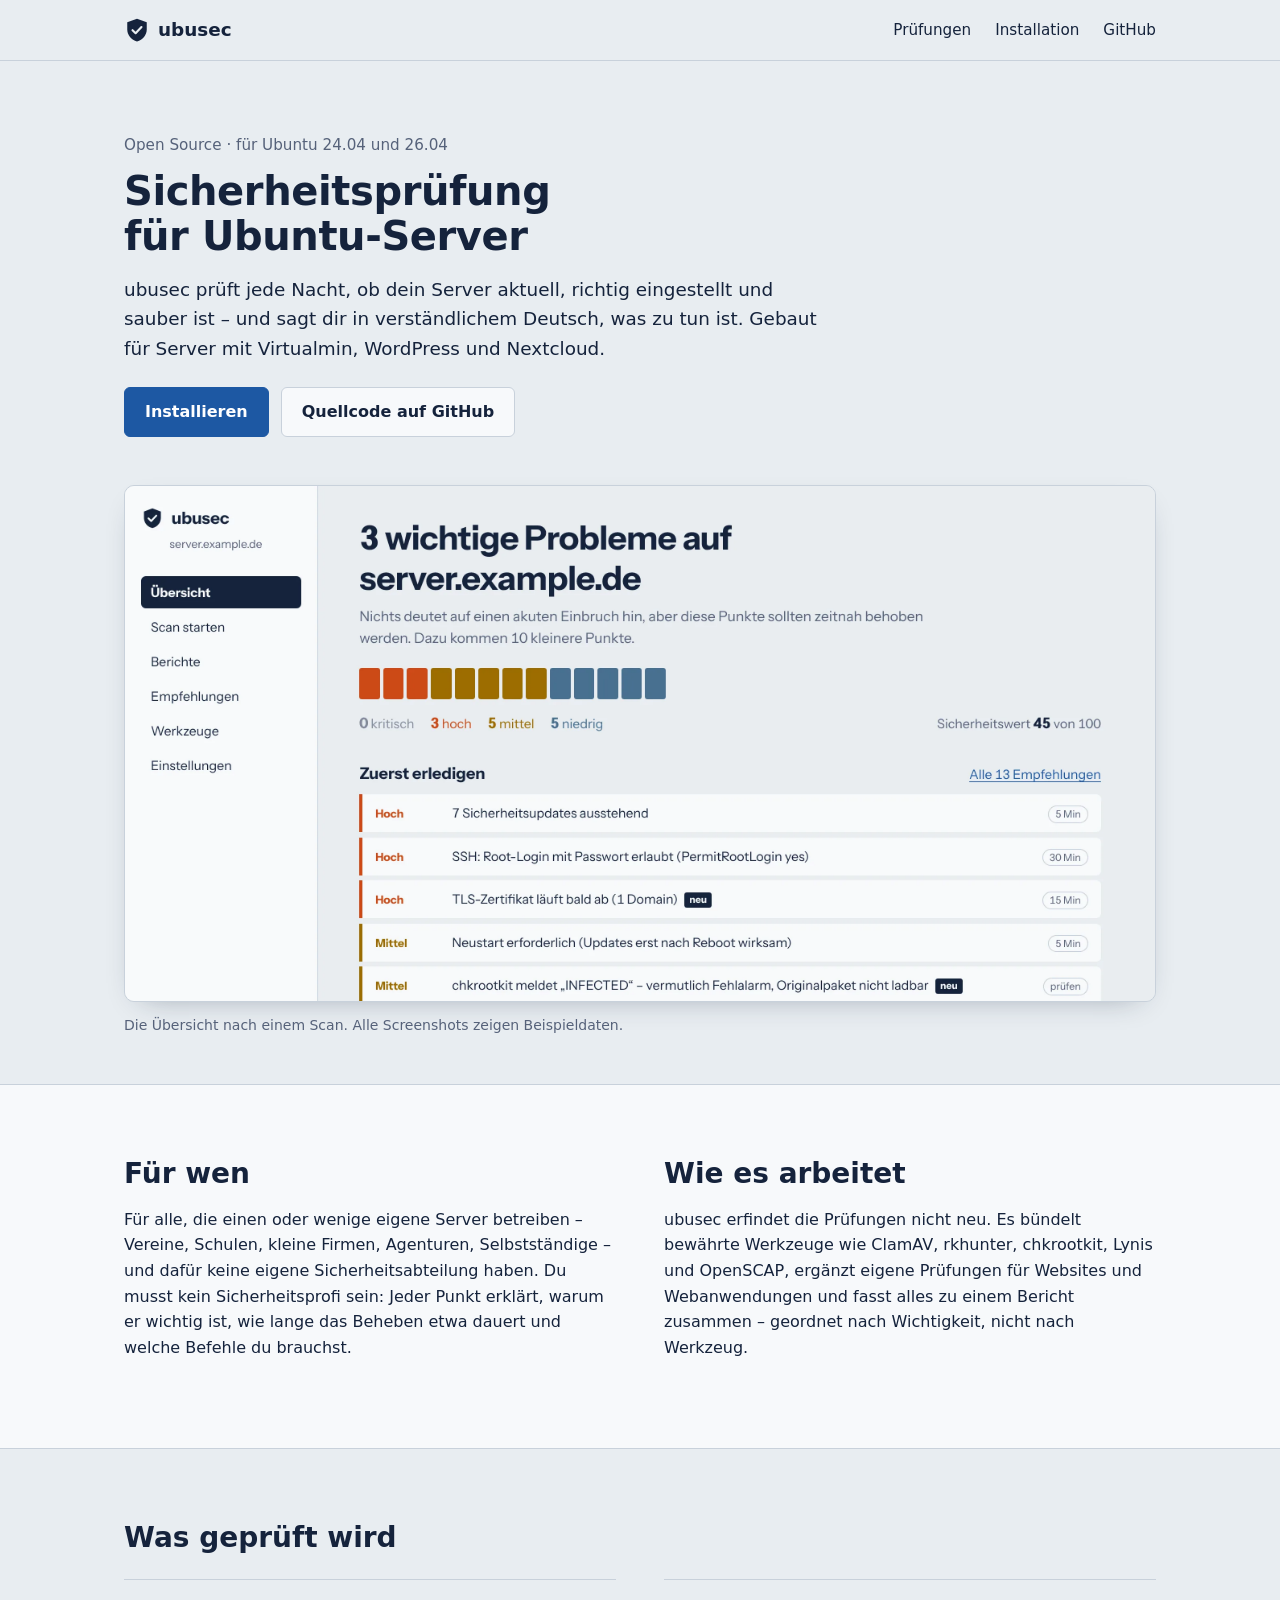
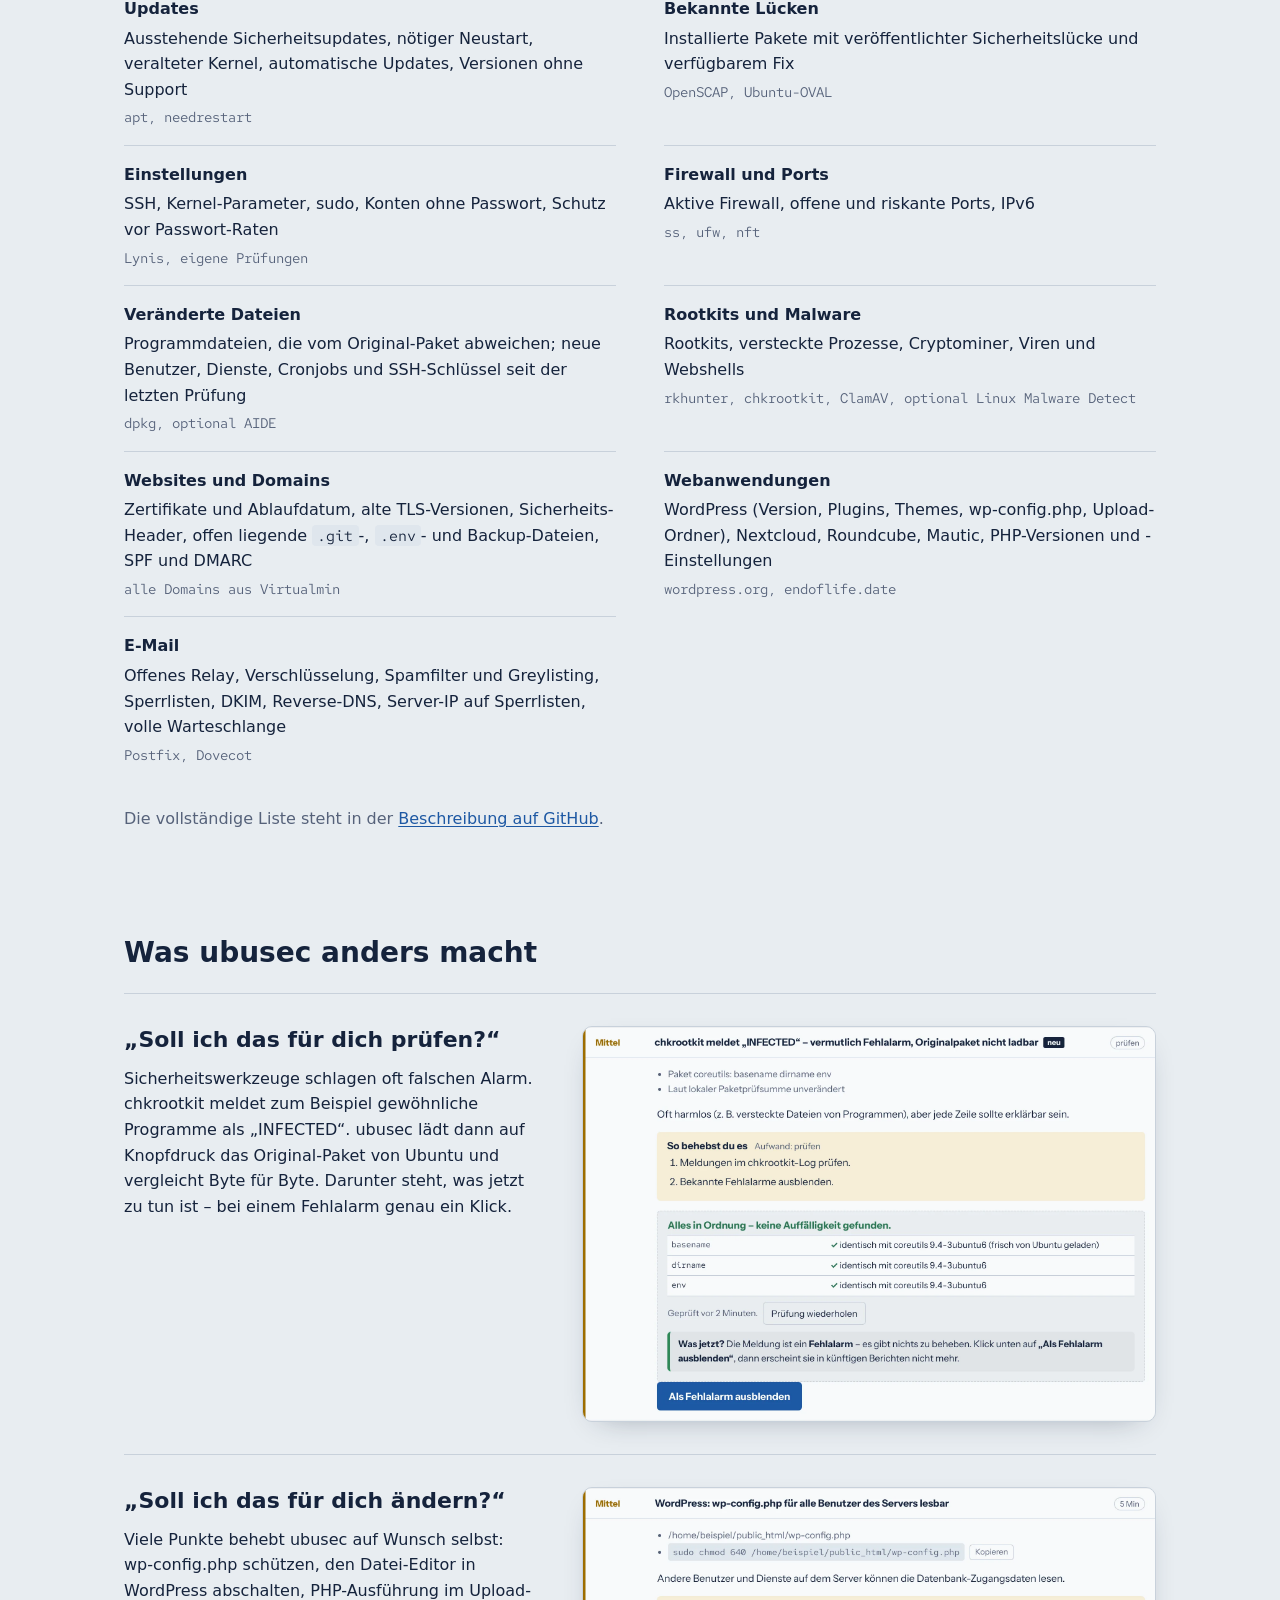
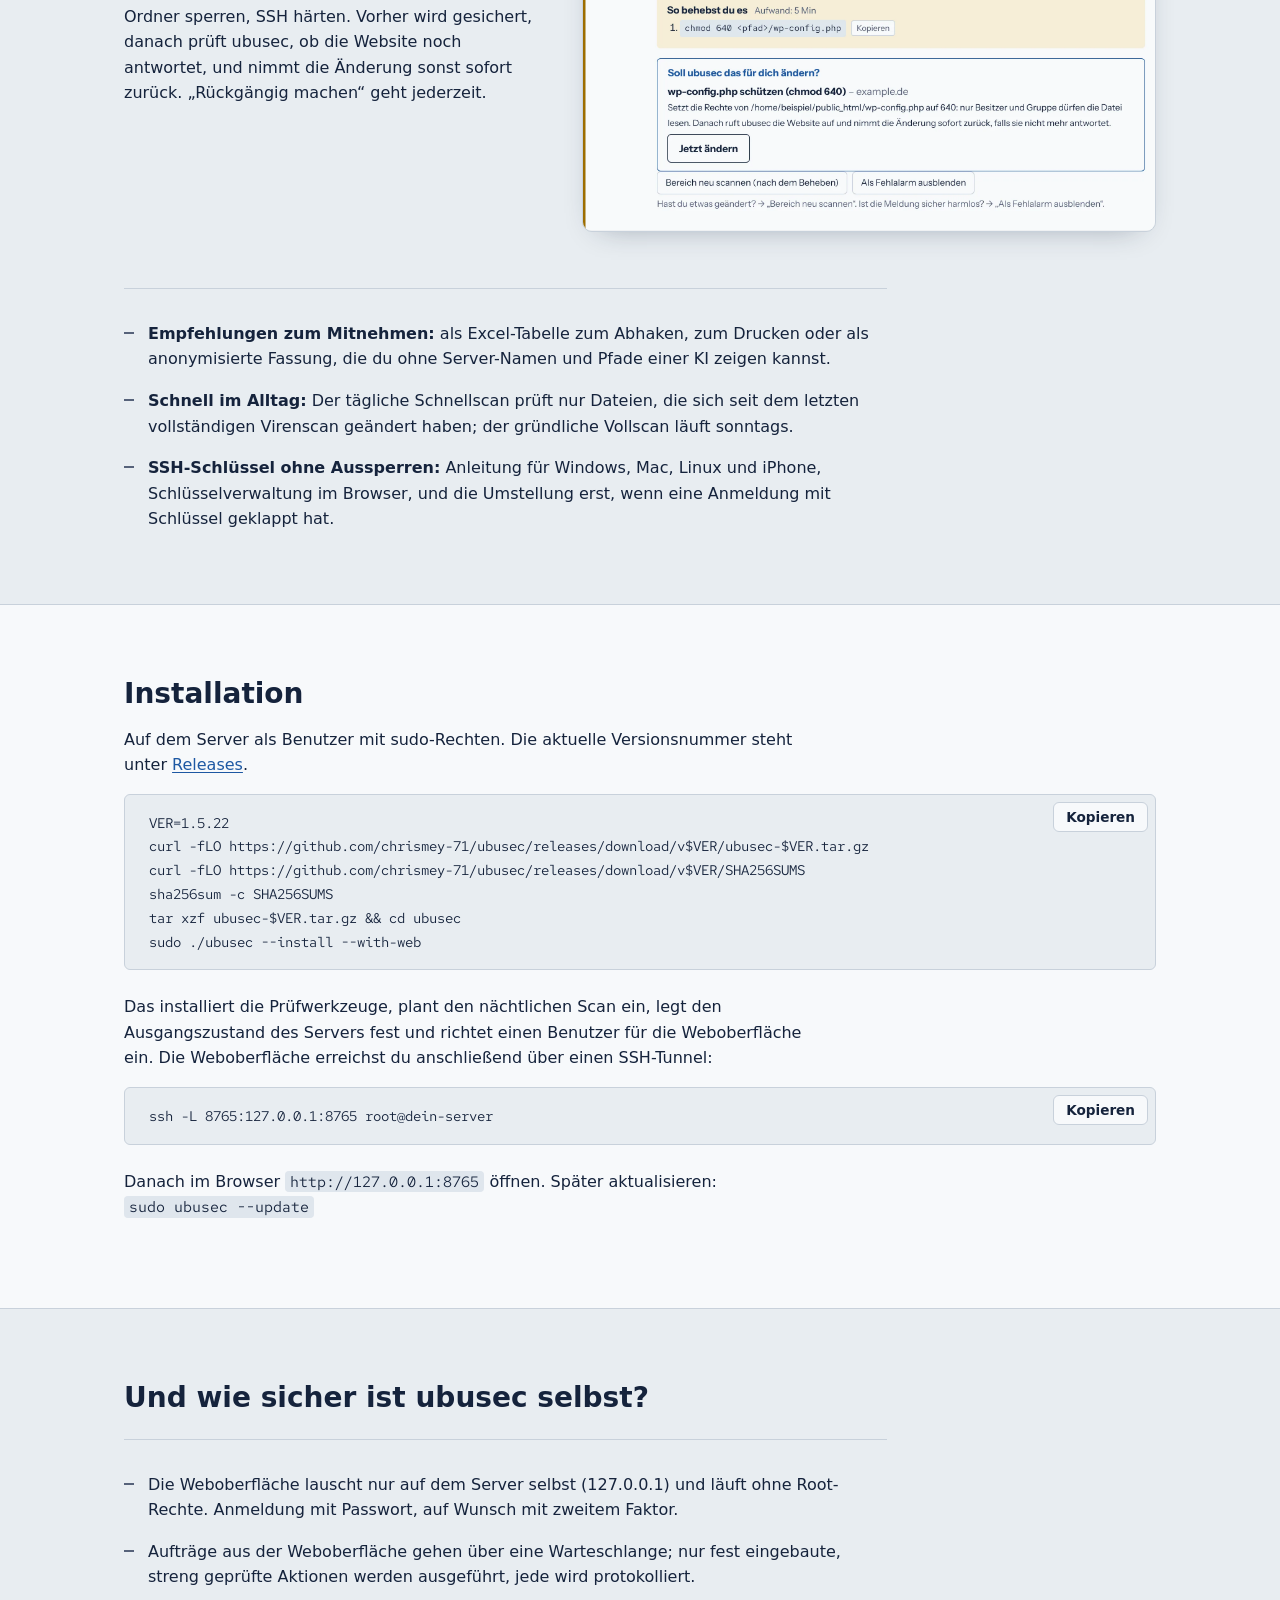
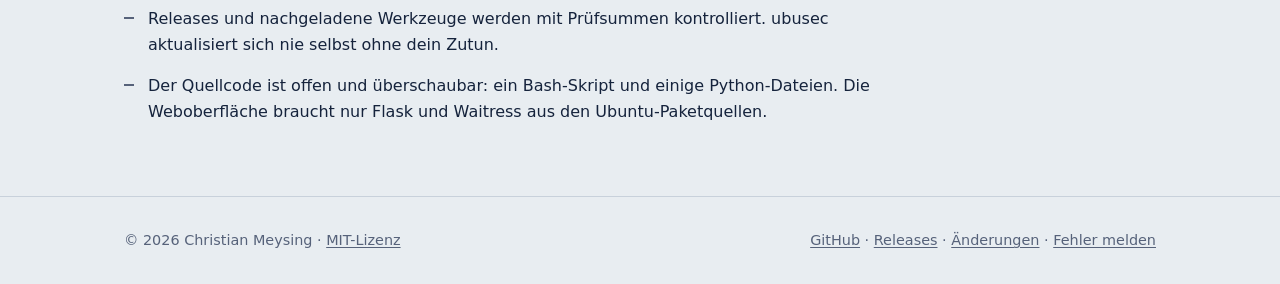
==== commit 37a8ddac: "Vollscan: Teilbericht bei Abbruch, Zeitbudget und Maildir-Ausnahme für maldet Co-Authored-By: Claude" ====
--- a/docs/index.html
+++ b/docs/index.html
@@ -147,7 +147,7 @@
         <a href="https://github.com/chrismey-71/ubusec/releases">Releases</a>.</p>
       <div class="code">
         <button type="button" class="copy" data-target="install">Kopieren</button>
-<pre id="install"><code>VER=1.5.21
+<pre id="install"><code>VER=1.5.22
 curl -fLO https://github.com/chrismey-71/ubusec/releases/download/v$VER/ubusec-$VER.tar.gz
 curl -fLO https://github.com/chrismey-71/ubusec/releases/download/v$VER/SHA256SUMS
 sha256sum -c SHA256SUMS
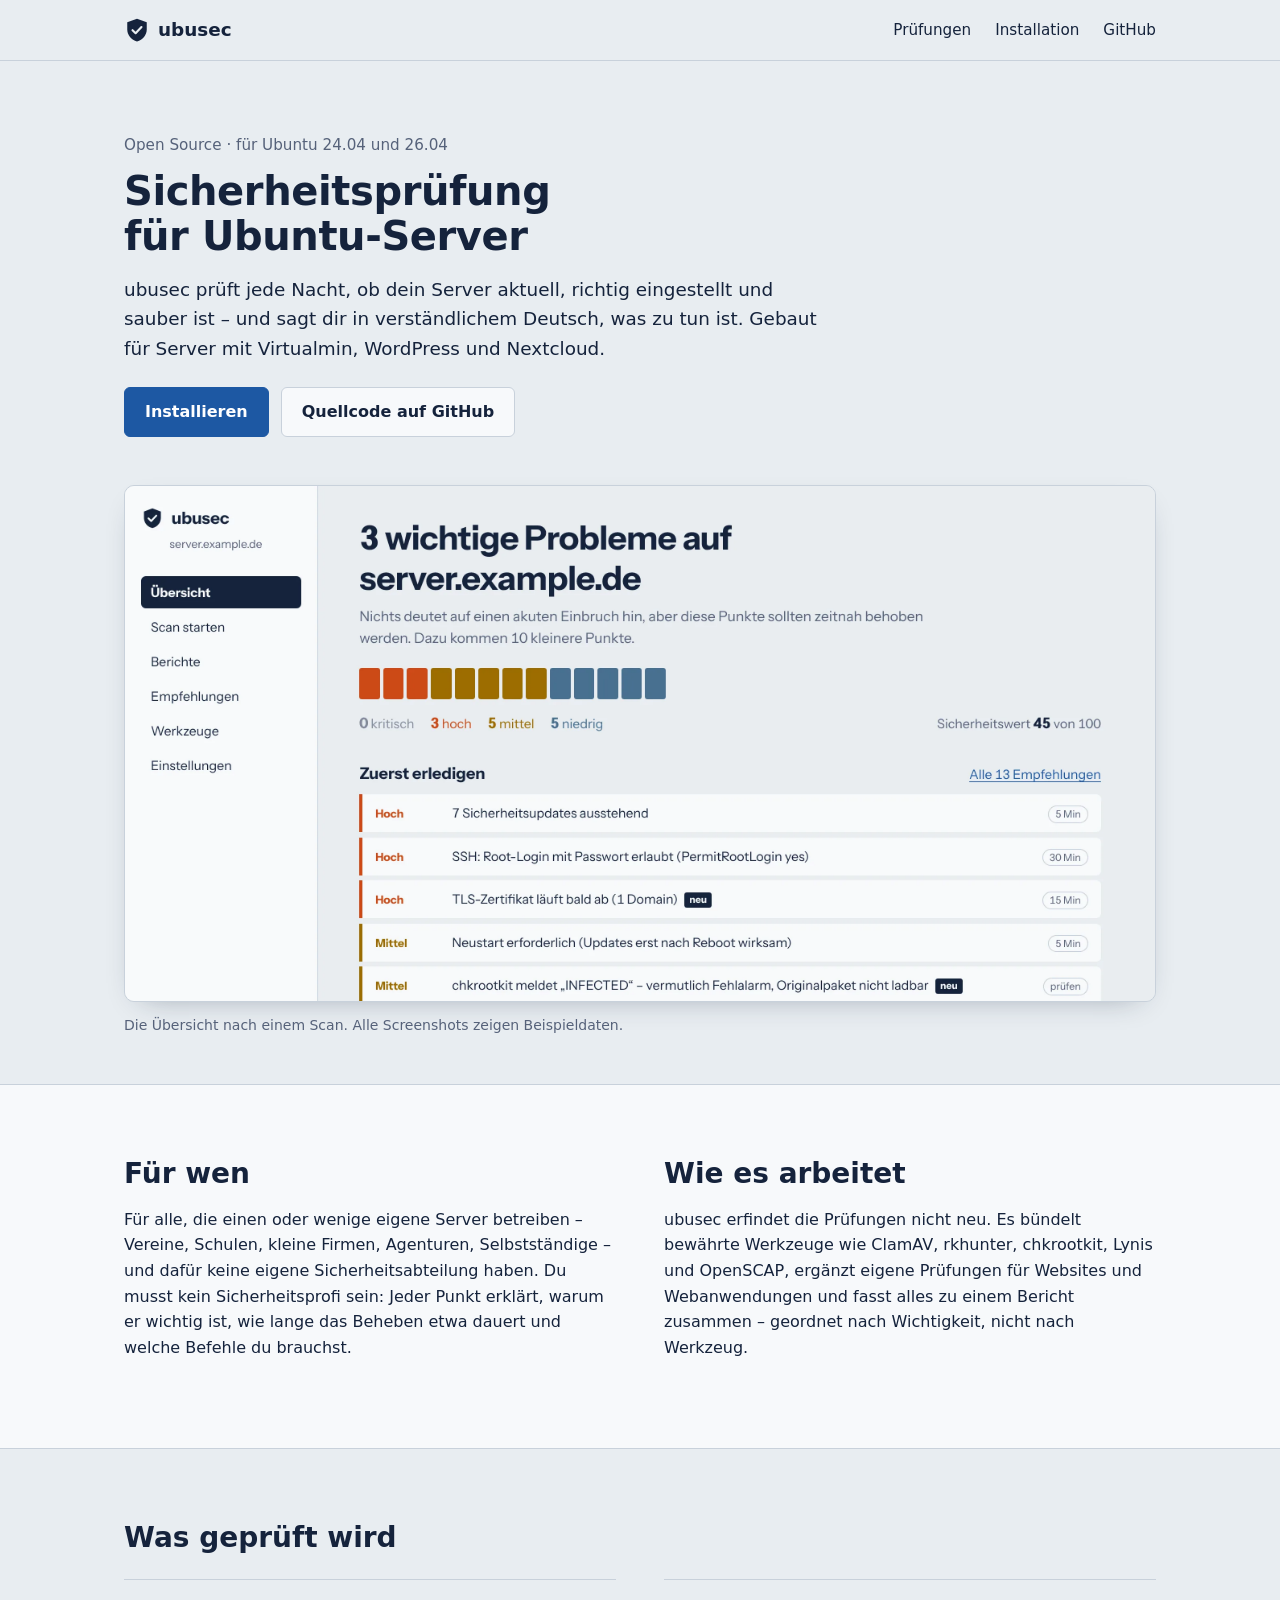
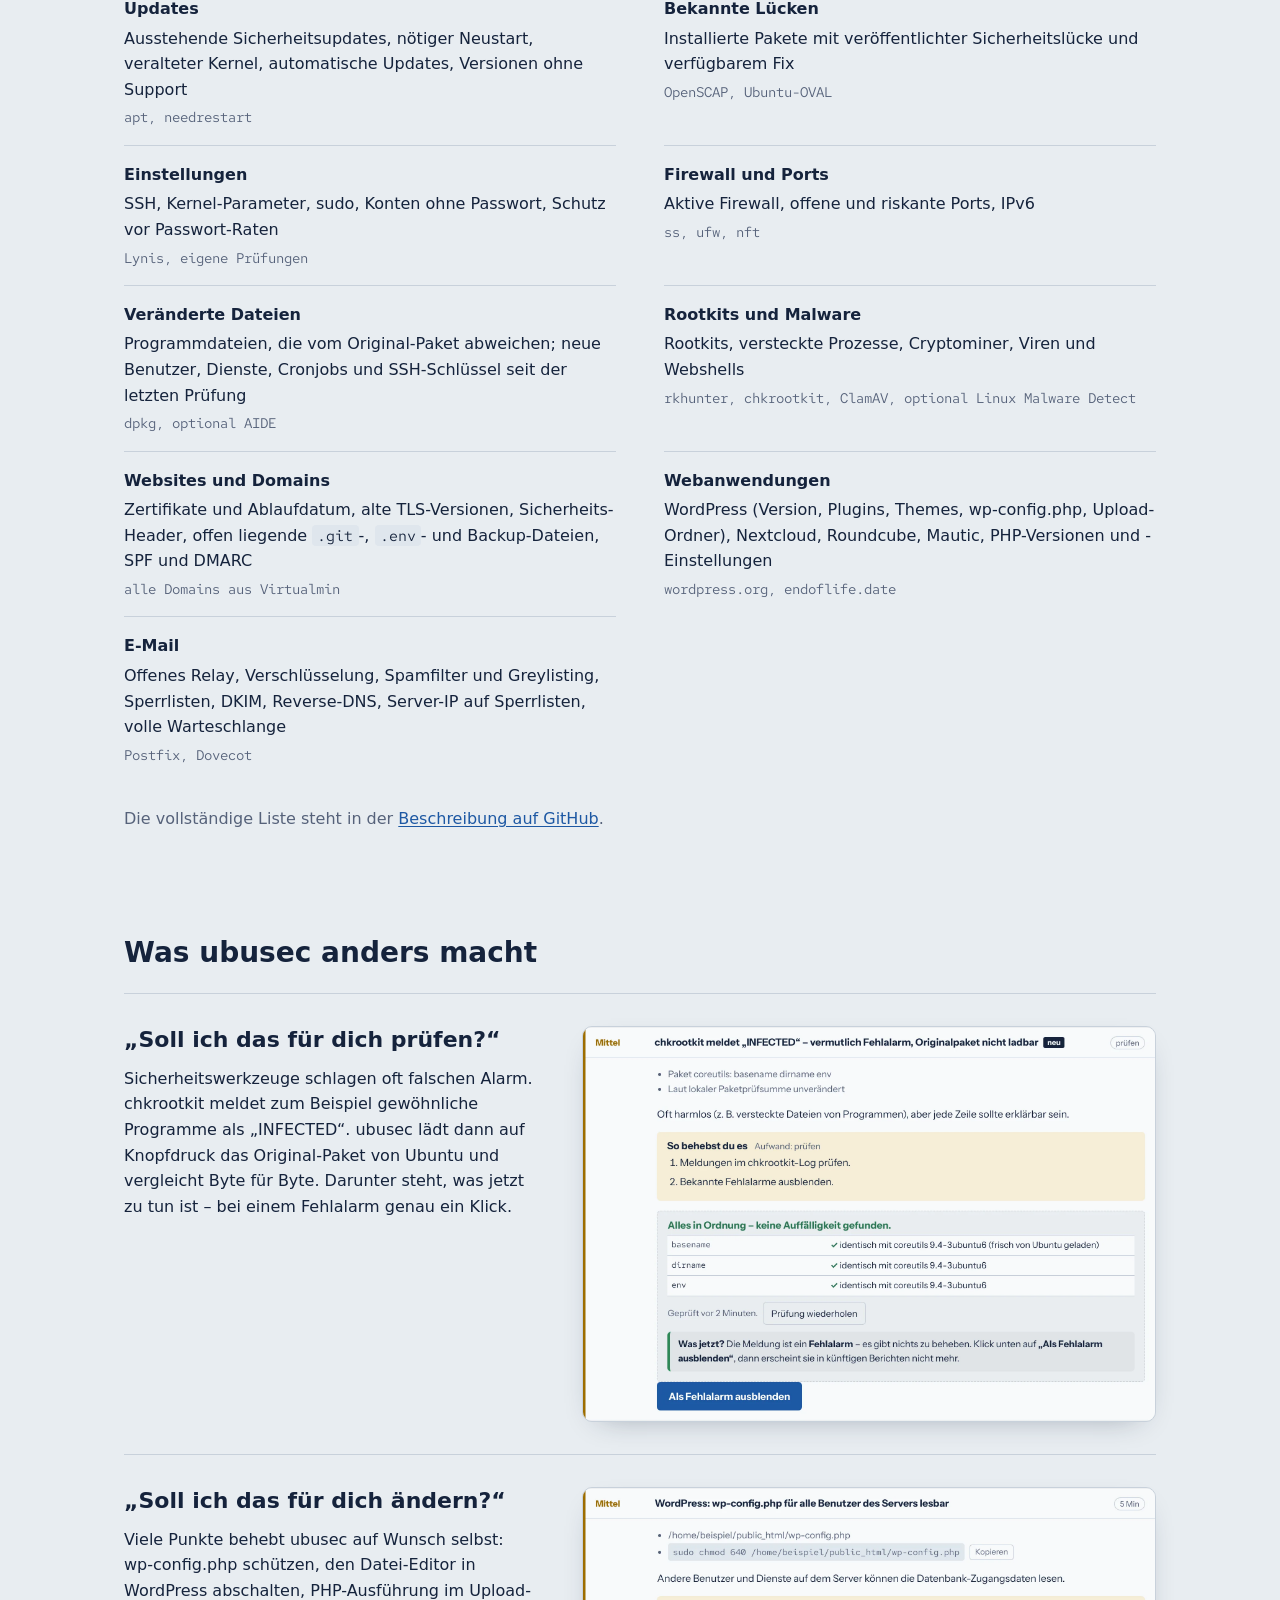
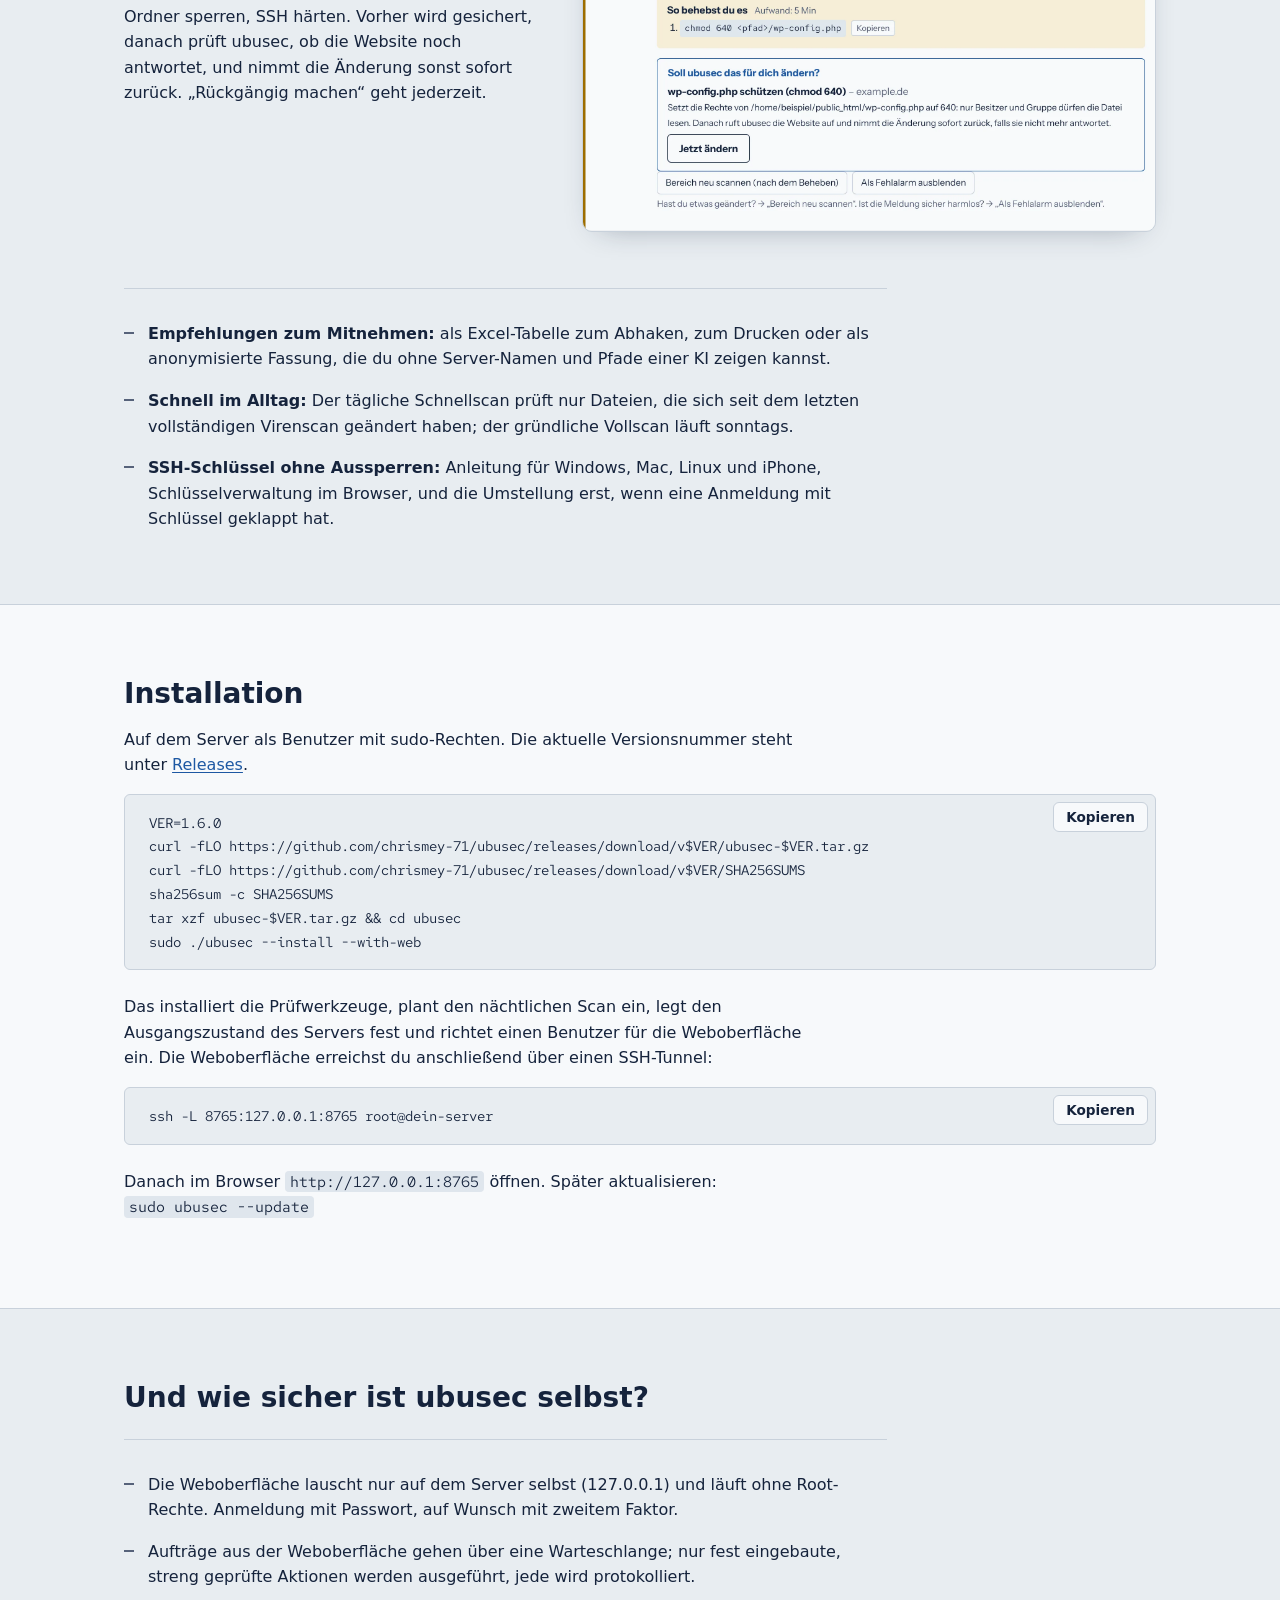
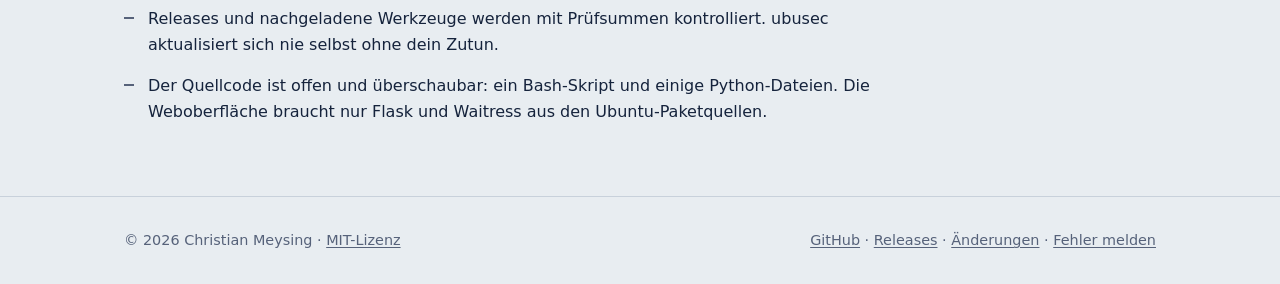
==== commit 9474300b: "1.6.0: neue Gestaltung der Weboberfläche (Gerätefront mit Statusfeld und Prüfplakette) Co-Authored-B" ====
--- a/docs/index.html
+++ b/docs/index.html
@@ -147,7 +147,7 @@
         <a href="https://github.com/chrismey-71/ubusec/releases">Releases</a>.</p>
       <div class="code">
         <button type="button" class="copy" data-target="install">Kopieren</button>
-<pre id="install"><code>VER=1.5.22
+<pre id="install"><code>VER=1.6.0
 curl -fLO https://github.com/chrismey-71/ubusec/releases/download/v$VER/ubusec-$VER.tar.gz
 curl -fLO https://github.com/chrismey-71/ubusec/releases/download/v$VER/SHA256SUMS
 sha256sum -c SHA256SUMS
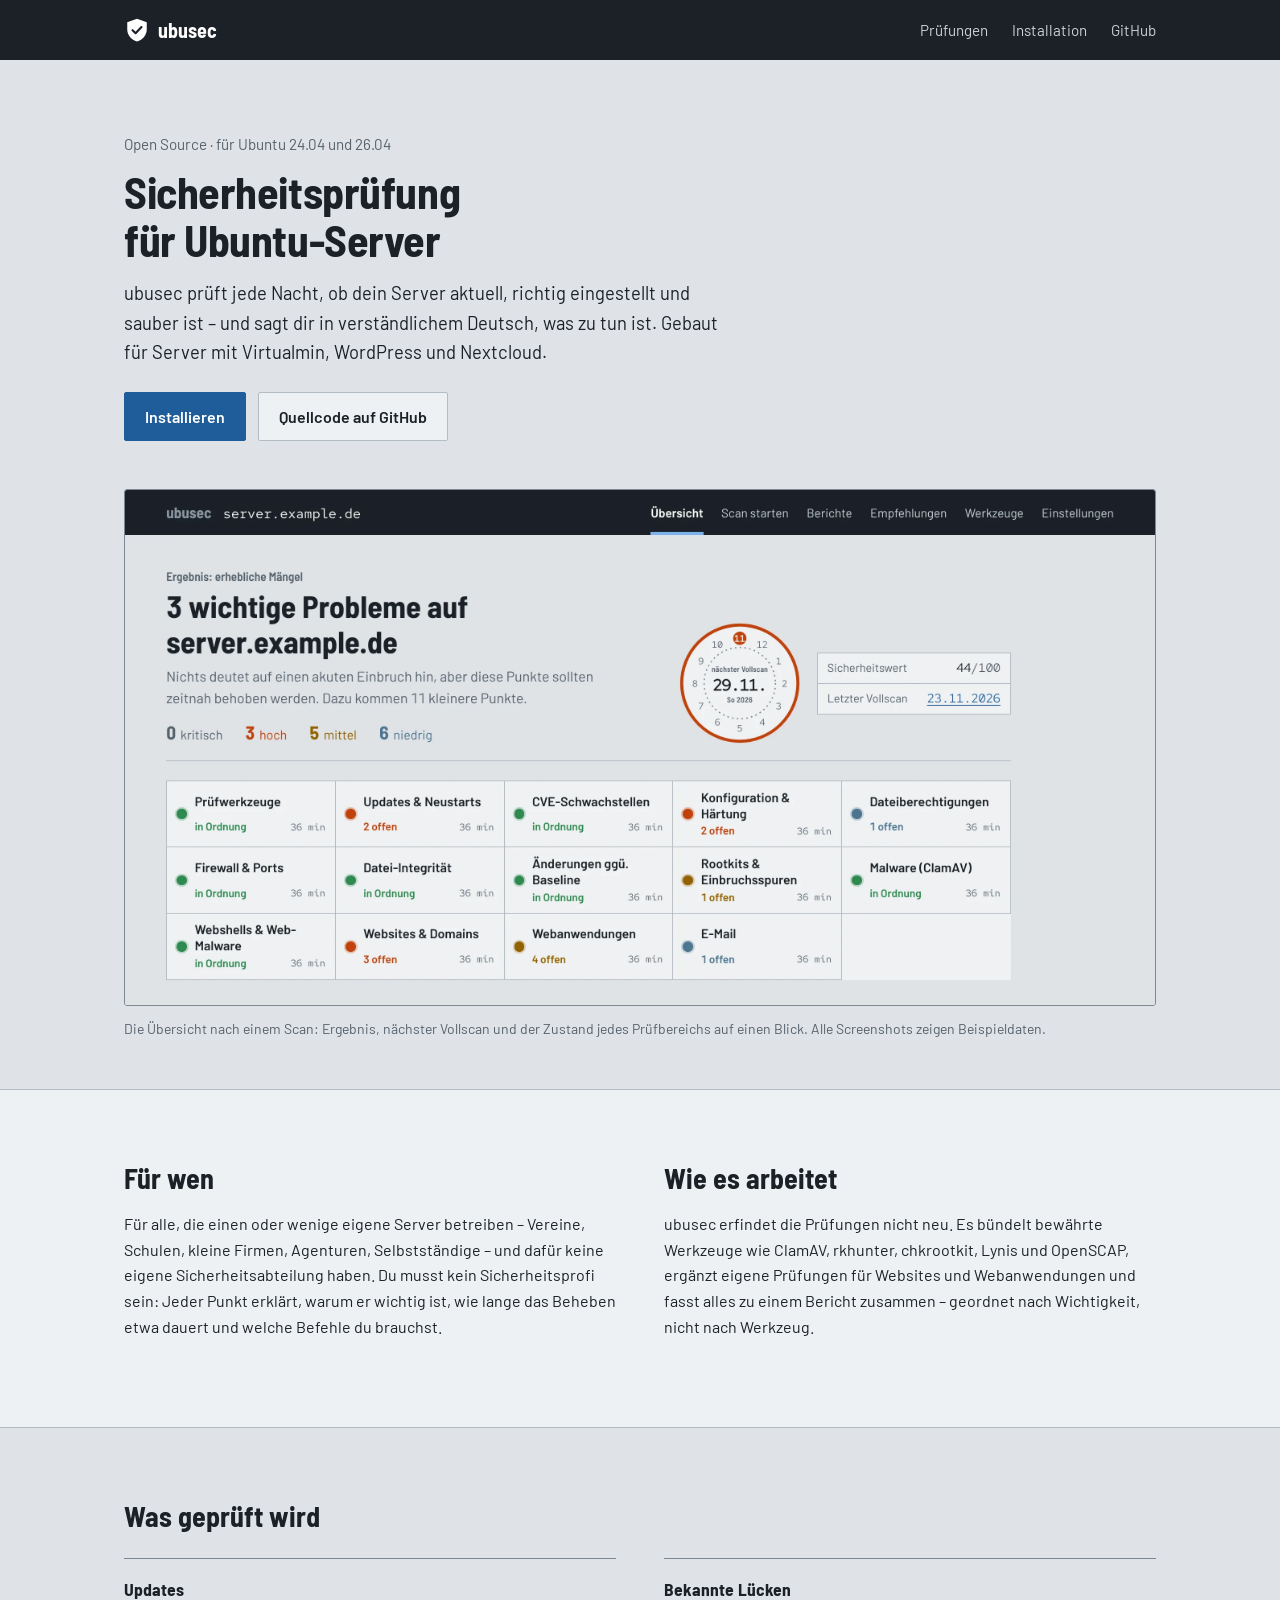
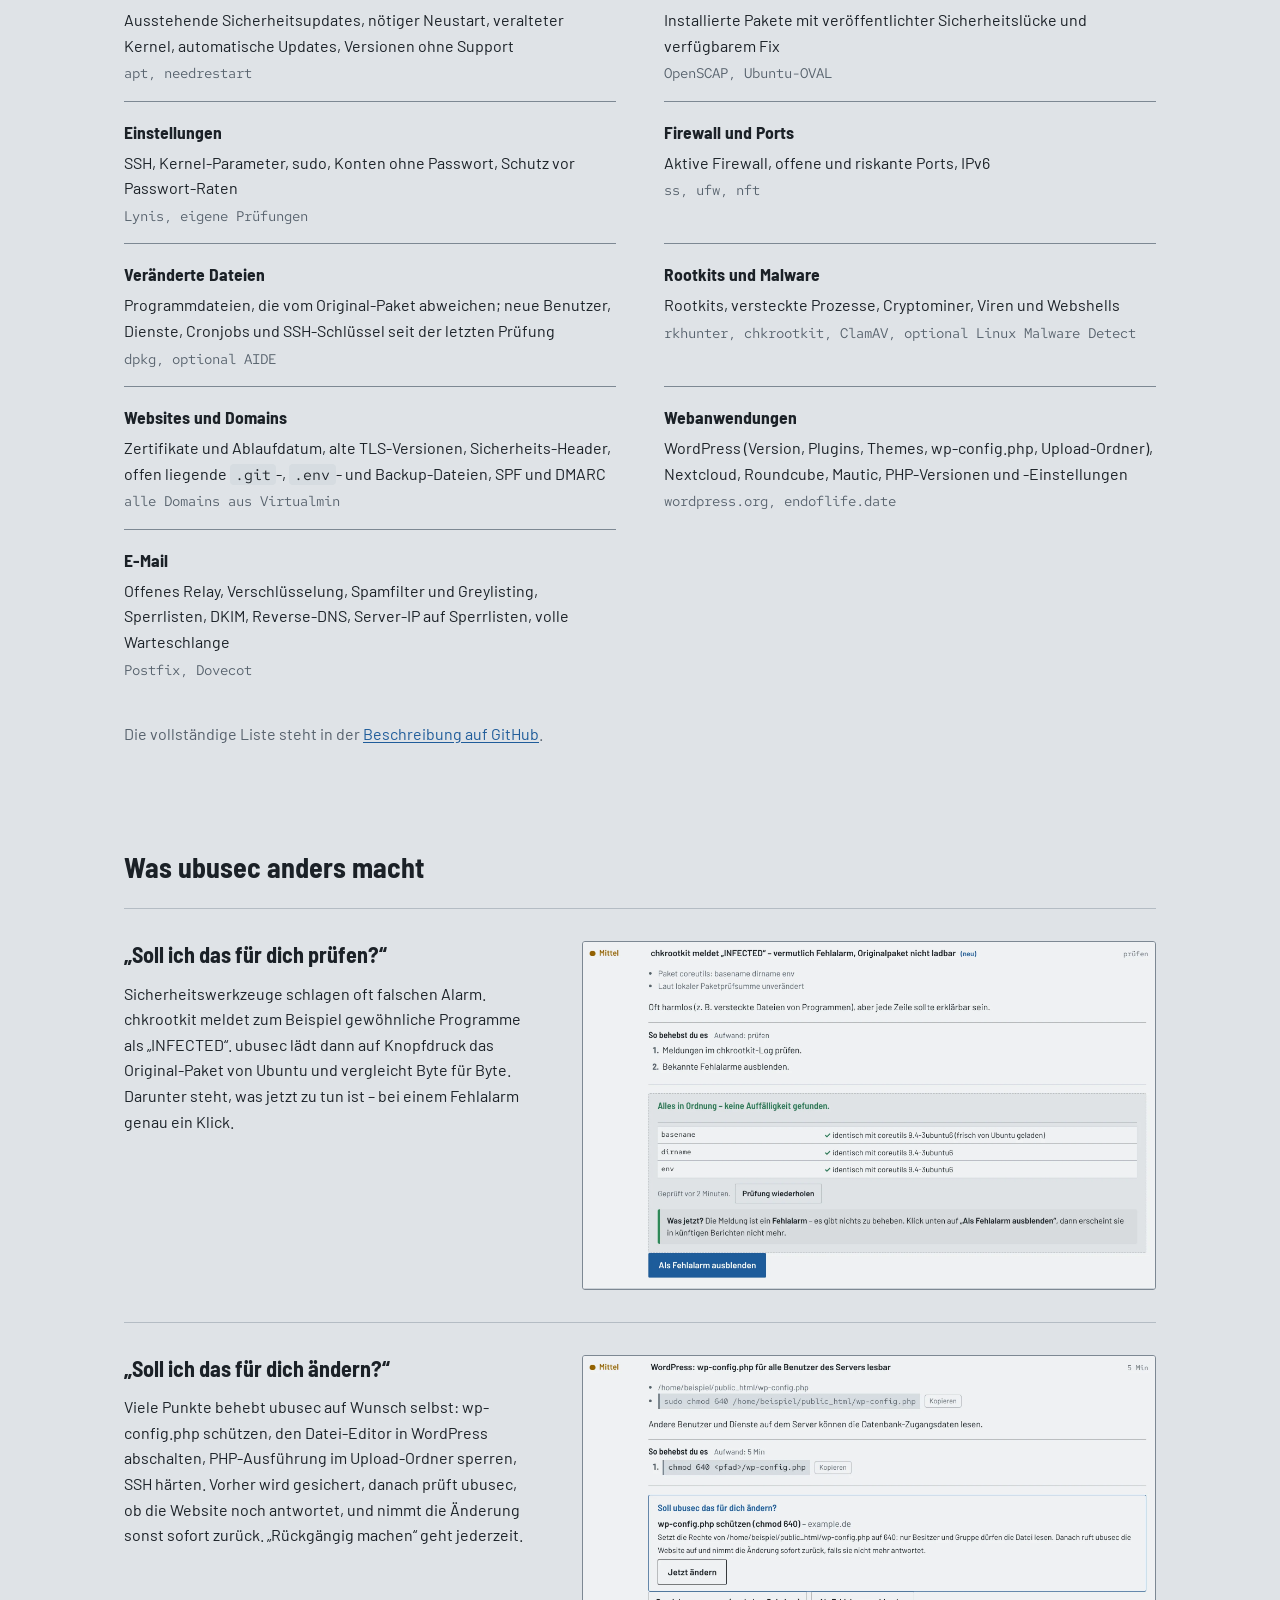
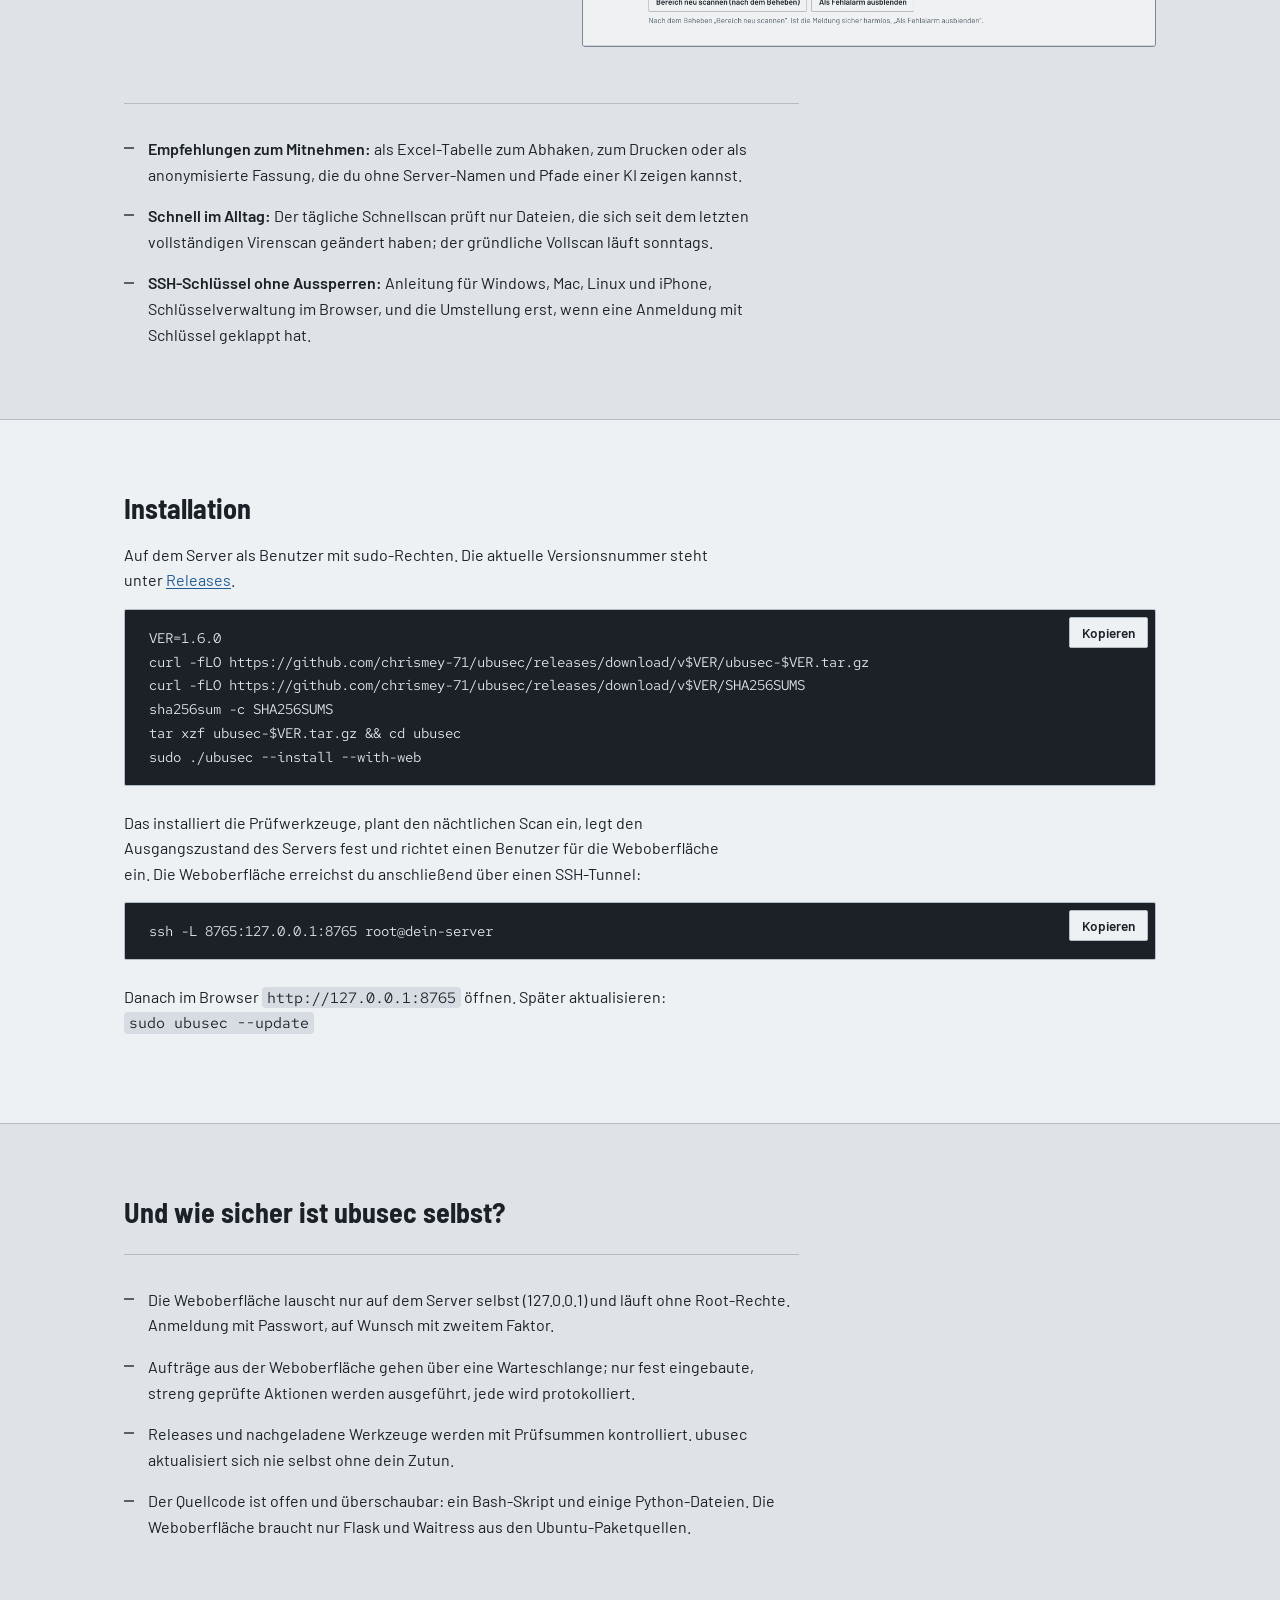
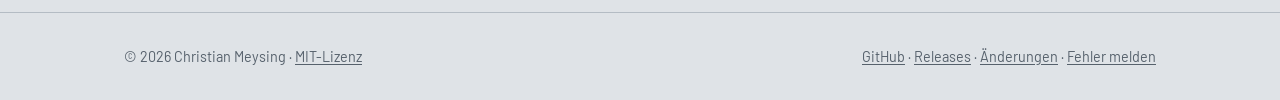
==== commit 4fa06d86: "Projektseite in der neuen Gestaltung, neue Screenshots; Statusfeld mit kurzer Zeitangabe - docs: Far" ====
--- a/docs/index.html
+++ b/docs/index.html
@@ -53,9 +53,9 @@
       <picture>
         <source srcset="assets/img/uebersicht-dark.webp" media="(prefers-color-scheme: dark)">
         <img src="assets/img/uebersicht-light.webp" width="1280" height="640"
-             alt="Übersicht der Weboberfläche: drei wichtige Probleme auf server.example.de, darunter ausstehende Sicherheitsupdates und ein bald ablaufendes Zertifikat, mit Aufwand je Punkt.">
+             alt="Übersicht der Weboberfläche: drei wichtige Probleme auf server.example.de, daneben die Prüfplakette mit dem nächsten Vollscan und der Sicherheitswert, darunter eine Zustandsanzeige mit offenen Punkten für jeden der 14 Prüfbereiche.">
       </picture>
-      <figcaption>Die Übersicht nach einem Scan. Alle Screenshots zeigen Beispieldaten.</figcaption>
+      <figcaption>Die Übersicht nach einem Scan: Ergebnis, nächster Vollscan und der Zustand jedes Prüfbereichs auf einen Blick. Alle Screenshots zeigen Beispieldaten.</figcaption>
     </figure>
   </section>
 
@@ -107,7 +107,7 @@
       <figure class="shot">
         <picture>
           <source srcset="assets/img/pruefen-dark.webp" media="(prefers-color-scheme: dark)">
-          <img src="assets/img/pruefen-light.webp" width="922" height="635" loading="lazy"
+          <img src="assets/img/pruefen-light.webp" width="1050" height="636" loading="lazy"
                alt="Ein chkrootkit-Befund mit Prüfergebnis: basename, dirname und env sind identisch mit dem Ubuntu-Paket. Darunter die Empfehlung, die Meldung als Fehlalarm auszublenden.">
         </picture>
       </figure>
@@ -124,7 +124,7 @@
       <figure class="shot">
         <picture>
           <source srcset="assets/img/aendern-dark.webp" media="(prefers-color-scheme: dark)">
-          <img src="assets/img/aendern-light.webp" width="922" height="552" loading="lazy"
+          <img src="assets/img/aendern-light.webp" width="1050" height="533" loading="lazy"
                alt="Ein WordPress-Befund mit dem Angebot „Soll ubusec das für dich ändern?“ und dem Knopf „Jetzt ändern“.">
         </picture>
       </figure>
--- a/docs/assets/site.css
+++ b/docs/assets/site.css
@@ -1,21 +1,26 @@
-/* ubusec – Projektseite. Gestaltung: siehe docs/DESIGN.md (Prüfprotokoll). */
-@font-face { font-family: "Instrument Sans"; src: url("fonts/InstrumentSans-Regular.ttf") format("truetype"); font-weight: 400; font-display: swap; }
-@font-face { font-family: "Instrument Sans"; src: url("fonts/InstrumentSans-Bold.ttf") format("truetype"); font-weight: 700; font-display: swap; }
+/* ubusec – Projektseite. Gestaltung: siehe docs/DESIGN.md (Gerätefront, wie die Weboberfläche). */
+@font-face { font-family: "Barlow"; src: url("fonts/Barlow-Regular.ttf") format("truetype"); font-weight: 400; font-display: swap; }
+@font-face { font-family: "Barlow"; src: url("fonts/Barlow-SemiBold.ttf") format("truetype"); font-weight: 600 700; font-display: swap; }
+@font-face { font-family: "Barlow Semi Condensed"; src: url("fonts/BarlowSemiCondensed-SemiBold.ttf") format("truetype"); font-weight: 600; font-display: swap; }
+@font-face { font-family: "Barlow Semi Condensed"; src: url("fonts/BarlowSemiCondensed-Bold.ttf") format("truetype"); font-weight: 700; font-display: swap; }
 @font-face { font-family: "Red Hat Mono"; src: url("fonts/RedHatMono-Regular.ttf") format("truetype"); font-weight: 400; font-display: swap; }
 
 :root {
-  --paper: #e8edf1; --surface: #f7f9fb; --ink: #15233c; --muted: #56627a; --line: #c8d1db;
-  --action: #1d58a3; --action-ink: #ffffff; --code-bg: #dfe6ed; --focus: #1d58a3;
-  --sans: "Instrument Sans", "Segoe UI", system-ui, sans-serif;
+  --paper: #dfe3e7; --surface: #eef1f3; --ink: #1b2127; --muted: #56616c; --line: #b4bcc4; --line-strong: #7d8893;
+  --action: #1f5c9a; --action-ink: #ffffff; --code-bg: #d6dce1; --focus: #1f5c9a;
+  --plate: #1b2127; --plate-ink: #ffffff; --plate-muted: #8a96a2;
+  --sans: "Barlow", "Segoe UI", system-ui, sans-serif;
+  --head: "Barlow Semi Condensed", "Arial Narrow", sans-serif;
   --mono: "Red Hat Mono", ui-monospace, "DejaVu Sans Mono", monospace;
   --s1: 4px; --s2: 8px; --s3: 12px; --s4: 16px; --s5: 24px; --s6: 32px; --s7: 48px; --s8: 72px;
-  --wrap: 1080px; --r: 6px; --r2: 10px;
+  --wrap: 1080px; --r: 2px; --r2: 3px;
   color-scheme: light;
 }
 @media (prefers-color-scheme: dark) {
   :root {
-    --paper: #0e1520; --surface: #151e2b; --ink: #e2e8f0; --muted: #94a1b5; --line: #283548;
-    --action: #6fa2e6; --action-ink: #0e1520; --code-bg: #1f2a3a; --focus: #8fb8f0;
+    --paper: #171c21; --surface: #1e252c; --ink: #e1e6ea; --muted: #97a3ae; --line: #313b45; --line-strong: #56636f;
+    --action: #7cb2ea; --action-ink: #10151a; --code-bg: #262f38; --focus: #9cc6f2;
+    --plate: #0f1317;
     color-scheme: dark;
   }
 }
@@ -34,18 +39,19 @@
 .skip:focus { left: var(--s2); }
 
 /* Kopf */
-.top { position: sticky; top: 0; z-index: 5; background: var(--paper); border-bottom: 1px solid var(--line); }
+.top { position: sticky; top: 0; z-index: 5; background: var(--plate); color: var(--plate-ink); }
 .top-in { display: flex; align-items: center; justify-content: space-between; height: 60px; }
-.brand { display: inline-flex; align-items: center; gap: var(--s2); font-weight: 700; font-size: 1.15rem; color: var(--ink); text-decoration: none; }
-.brand .shield { fill: var(--ink); } .brand .check { stroke: var(--paper); }
+.brand { display: inline-flex; align-items: center; gap: var(--s2); font-family: var(--head); font-weight: 700; font-size: 1.25rem; color: var(--plate-ink); text-decoration: none; }
+.brand .shield { fill: var(--plate-ink); } .brand .check { stroke: var(--plate); }
 .top nav { display: flex; gap: var(--s5); }
-.top nav a { color: var(--ink); text-decoration: none; font-size: .95rem; }
-.top nav a:hover { color: var(--action); }
+.top nav a { color: #c9d1d8; text-decoration: none; font-size: .95rem; }
+.top nav a:hover { color: var(--plate-ink); }
 
 /* Einstieg */
 .hero { padding-top: var(--s8); padding-bottom: var(--s7); }
 .kicker { margin: 0 0 var(--s3); color: var(--muted); font-size: .95rem; }
-h1 { font-size: 2.5rem; line-height: 1.12; margin: 0 0 var(--s4); letter-spacing: -.01em; max-width: 18ch; }
+h1, h2, h3 { font-family: var(--head); font-weight: 700; }
+h1 { font-size: 2.75rem; line-height: 1.08; margin: 0 0 var(--s4); letter-spacing: -.01em; max-width: 18ch; }
 h2 { font-size: 1.75rem; line-height: 1.2; margin: 0 0 var(--s4); }
 h3 { font-size: 1.375rem; line-height: 1.25; margin: 0 0 var(--s3); }
 p { margin: 0 0 var(--s4); max-width: 68ch; }
@@ -59,7 +65,7 @@
 .btn-primary:hover { filter: brightness(1.08); border-color: var(--action); }
 
 .shot { margin: 0; }
-.shot img { border: 1px solid var(--line); border-radius: var(--r2); box-shadow: 0 10px 30px -18px rgba(21, 35, 60, .45); background: var(--surface); }
+.shot img { border: 1px solid var(--line-strong); border-radius: var(--r2); background: var(--surface); }
 .shot figcaption { margin-top: var(--s3); color: var(--muted); font-size: .875rem; }
 
 /* Abschnitte */
@@ -69,8 +75,8 @@
 .two { display: grid; grid-template-columns: 1fr 1fr; gap: var(--s7); }
 
 .checks { margin: var(--s5) 0 0; display: grid; grid-template-columns: 1fr 1fr; column-gap: var(--s7); }
-.checks > div { padding: var(--s4) 0; border-top: 1px solid var(--line); }
-.checks dt { font-weight: 700; margin-bottom: var(--s1); }
+.checks > div { padding: var(--s4) 0; border-top: 1px solid var(--line-strong); }
+.checks dt { font-family: var(--head); font-weight: 700; font-size: 1.1rem; margin-bottom: var(--s1); }
 .checks dd { margin: 0; }
 .tools { display: block; margin-top: var(--s1); color: var(--muted); font-size: .875rem; font-family: var(--mono); }
 .more { margin-top: var(--s5); color: var(--muted); }
@@ -82,7 +88,7 @@
 .plain-list li::before { content: ""; position: absolute; left: 0; top: .7em; width: 10px; height: 2px; background: var(--muted); }
 
 .code { position: relative; margin: 0 0 var(--s5); }
-.code pre { margin: 0; padding: var(--s4) var(--s5); padding-right: 104px; overflow-x: auto; background: var(--paper);
+.code pre { margin: 0; padding: var(--s4) var(--s5); padding-right: 104px; overflow-x: auto; background: var(--plate); color: #e1e6ea;
   border: 1px solid var(--line); border-radius: var(--r); font: .9rem/1.65 var(--mono); }
 .code pre code { background: none; padding: 0; font-size: inherit; }
 .copy { position: absolute; top: var(--s2); right: var(--s2); font: 700 .85rem var(--sans); color: var(--ink);
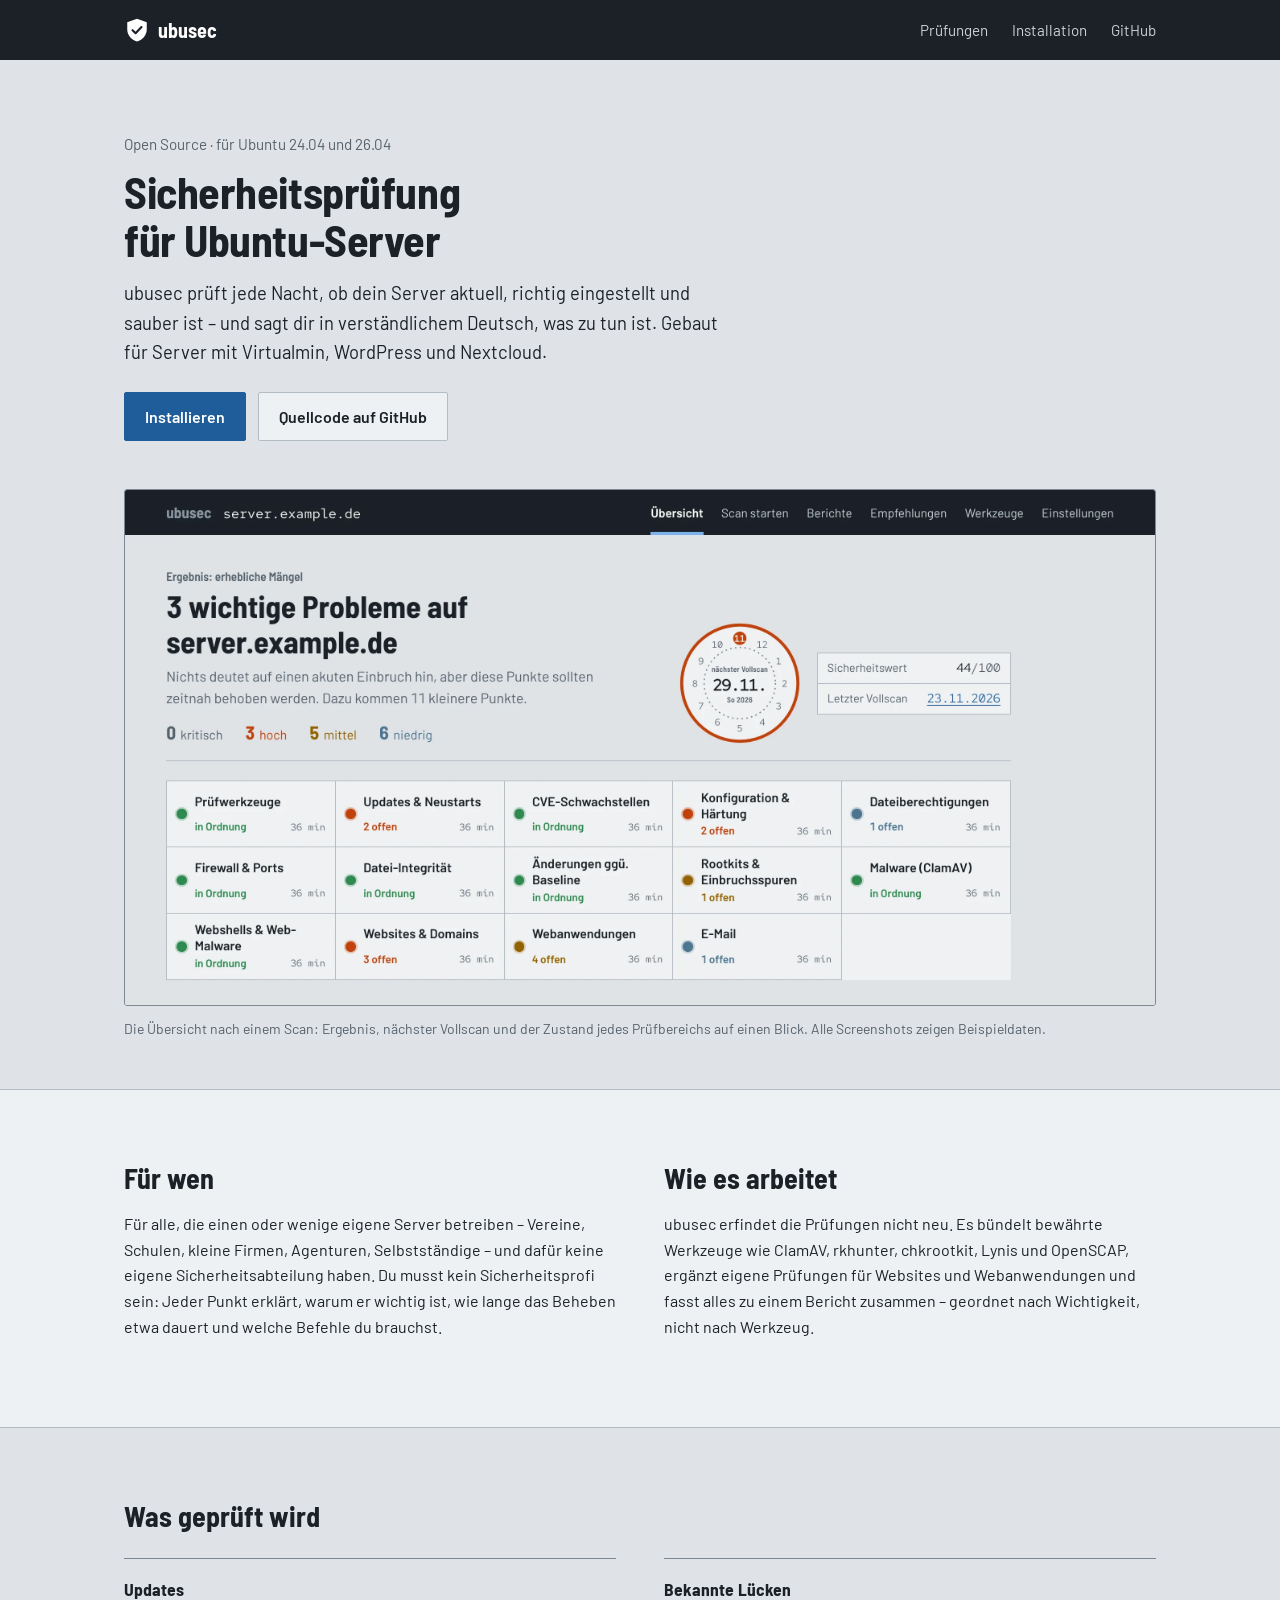
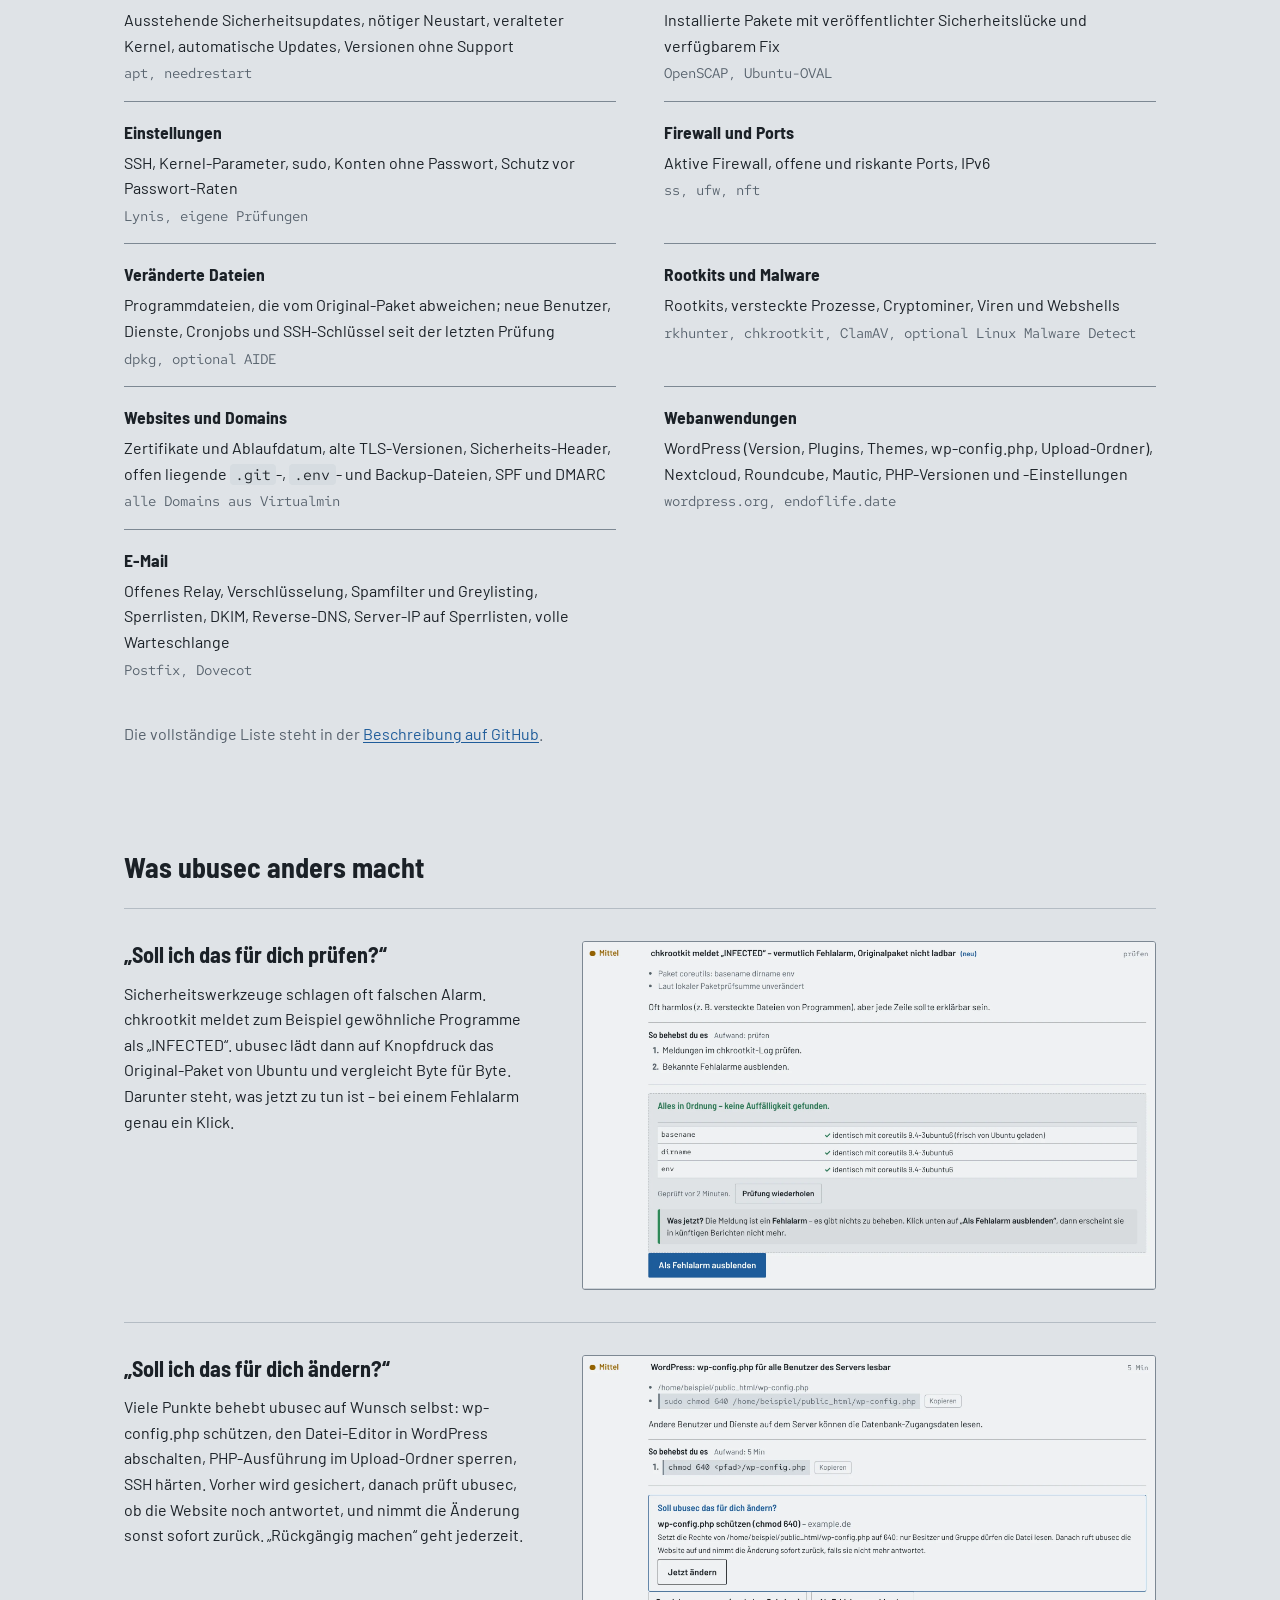
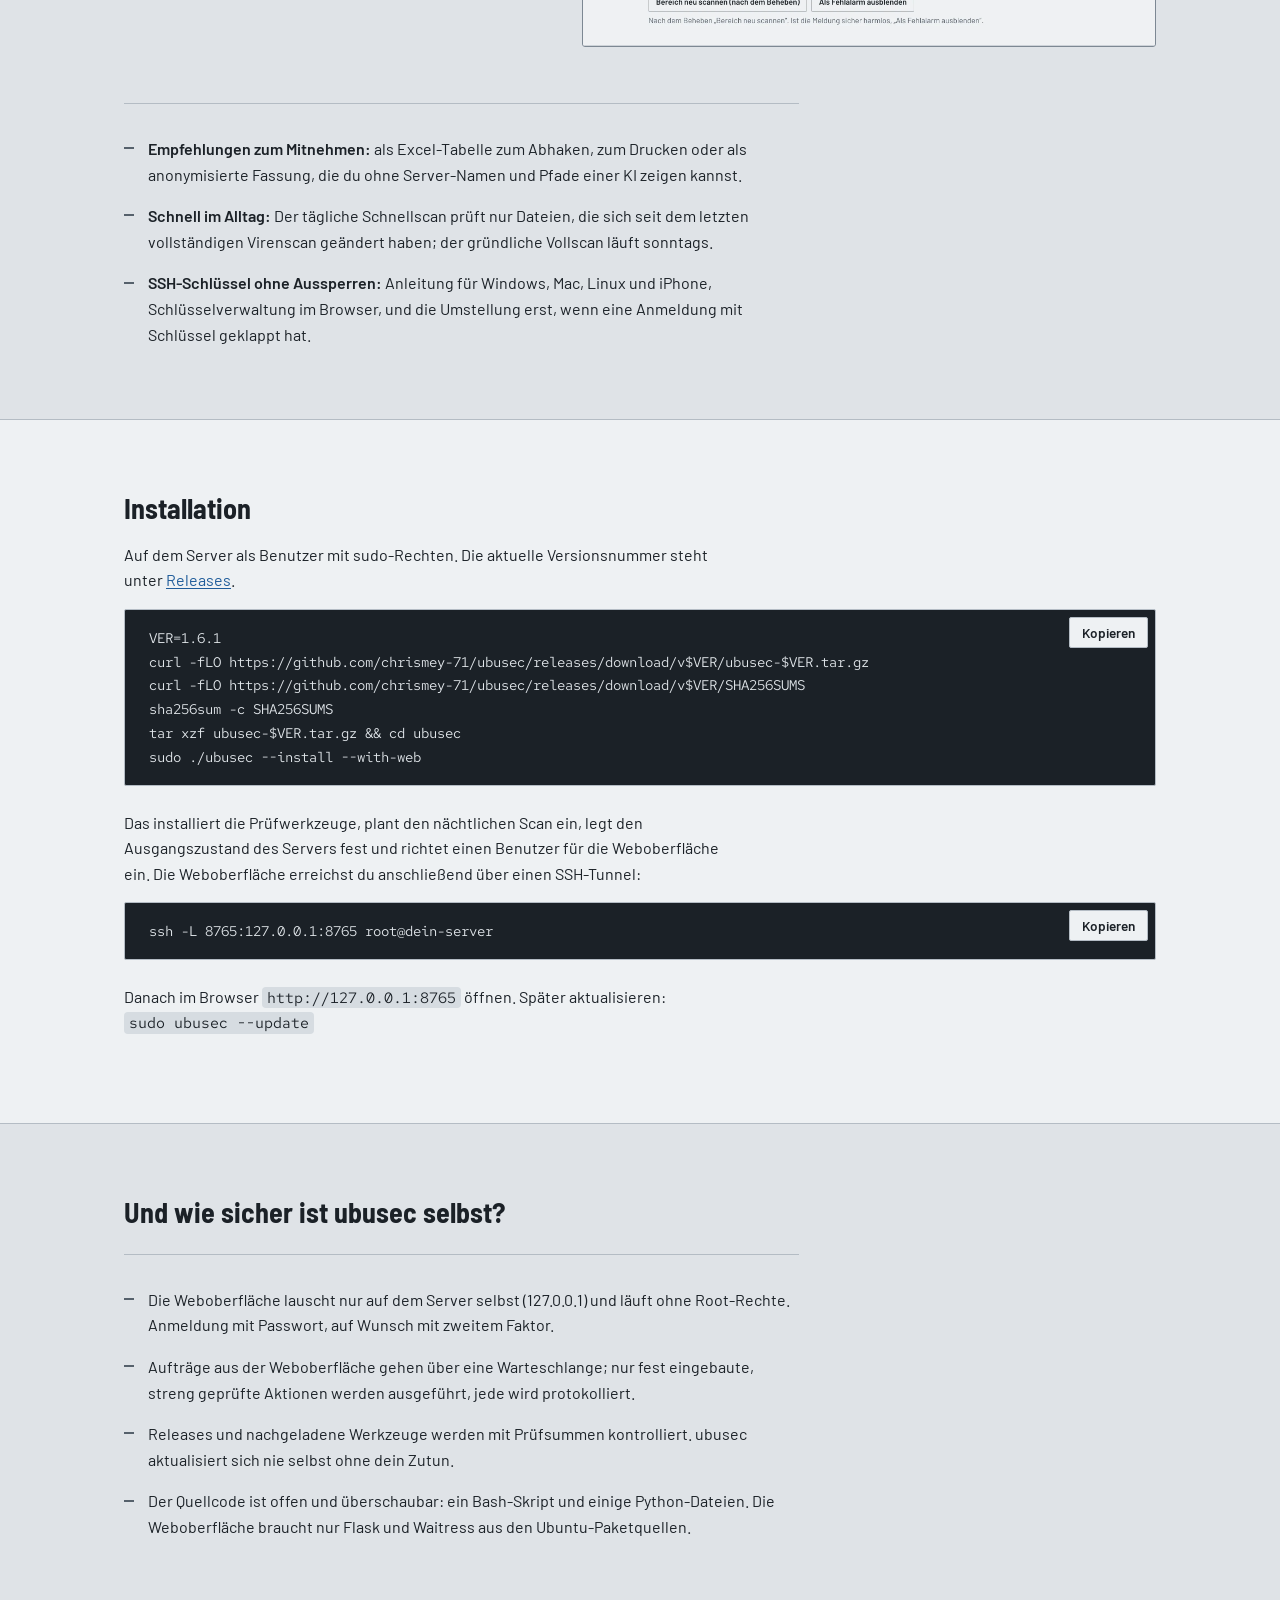
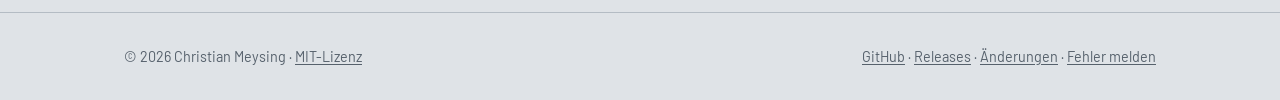
==== commit 23a54198: "1.6.1 Co-Authored-By: Claude Opus 5.5 <noreply@anthropic.com> Claude-Session: https://claude.ai/code" ====
--- a/docs/index.html
+++ b/docs/index.html
@@ -147,7 +147,7 @@
         <a href="https://github.com/chrismey-71/ubusec/releases">Releases</a>.</p>
       <div class="code">
         <button type="button" class="copy" data-target="install">Kopieren</button>
-<pre id="install"><code>VER=1.6.0
+<pre id="install"><code>VER=1.6.1
 curl -fLO https://github.com/chrismey-71/ubusec/releases/download/v$VER/ubusec-$VER.tar.gz
 curl -fLO https://github.com/chrismey-71/ubusec/releases/download/v$VER/SHA256SUMS
 sha256sum -c SHA256SUMS
